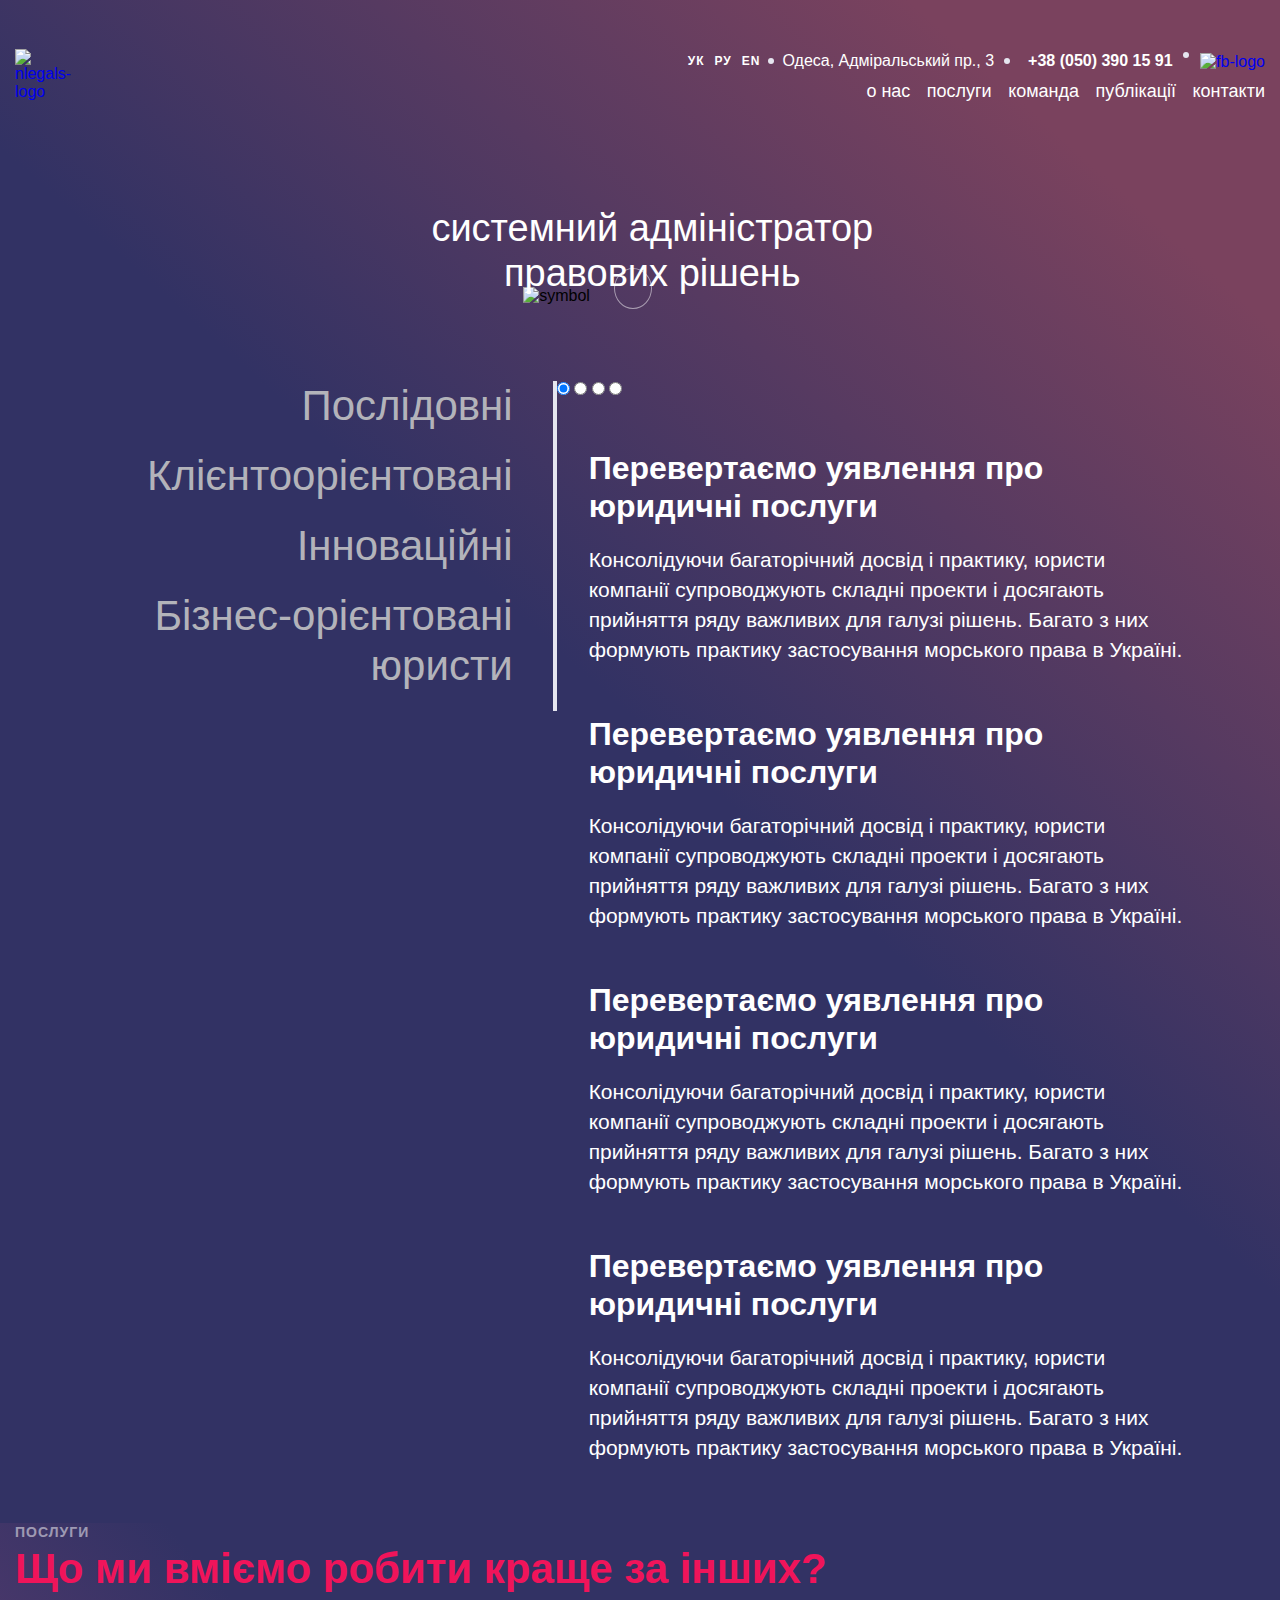
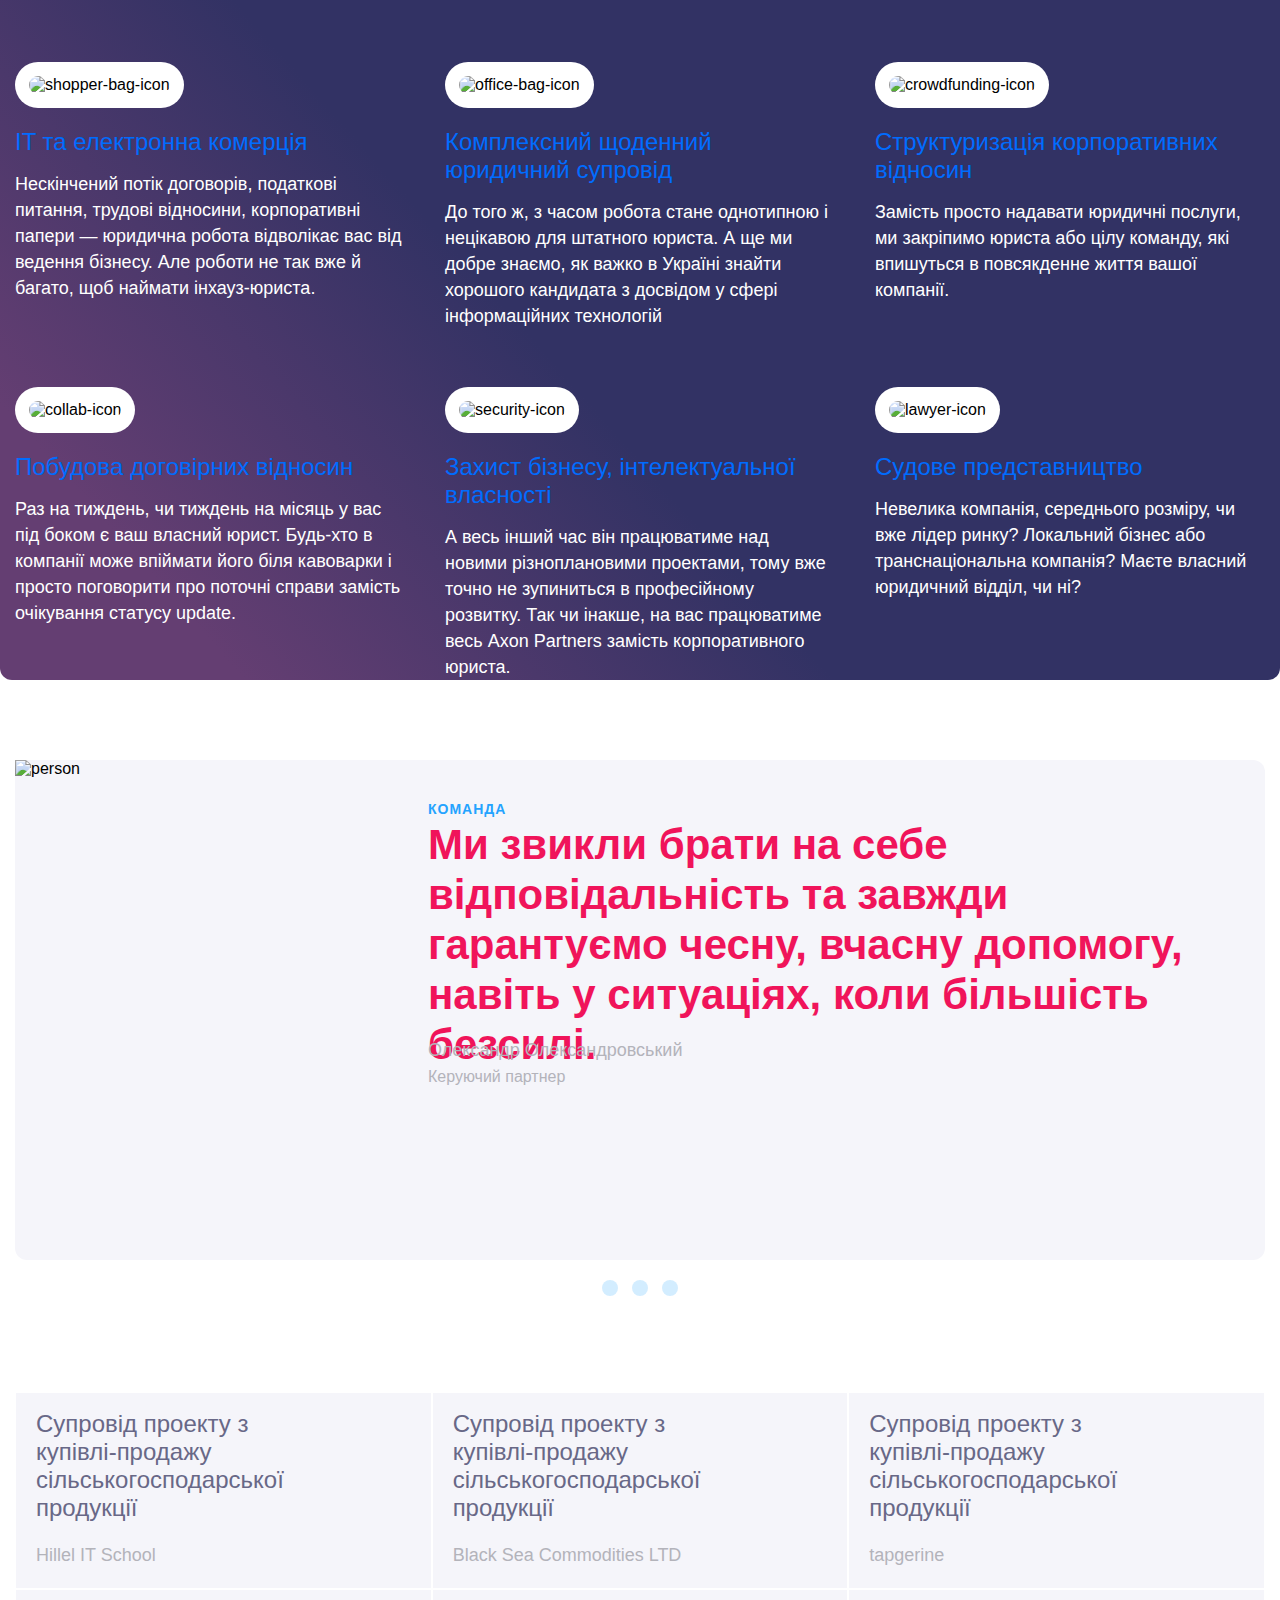
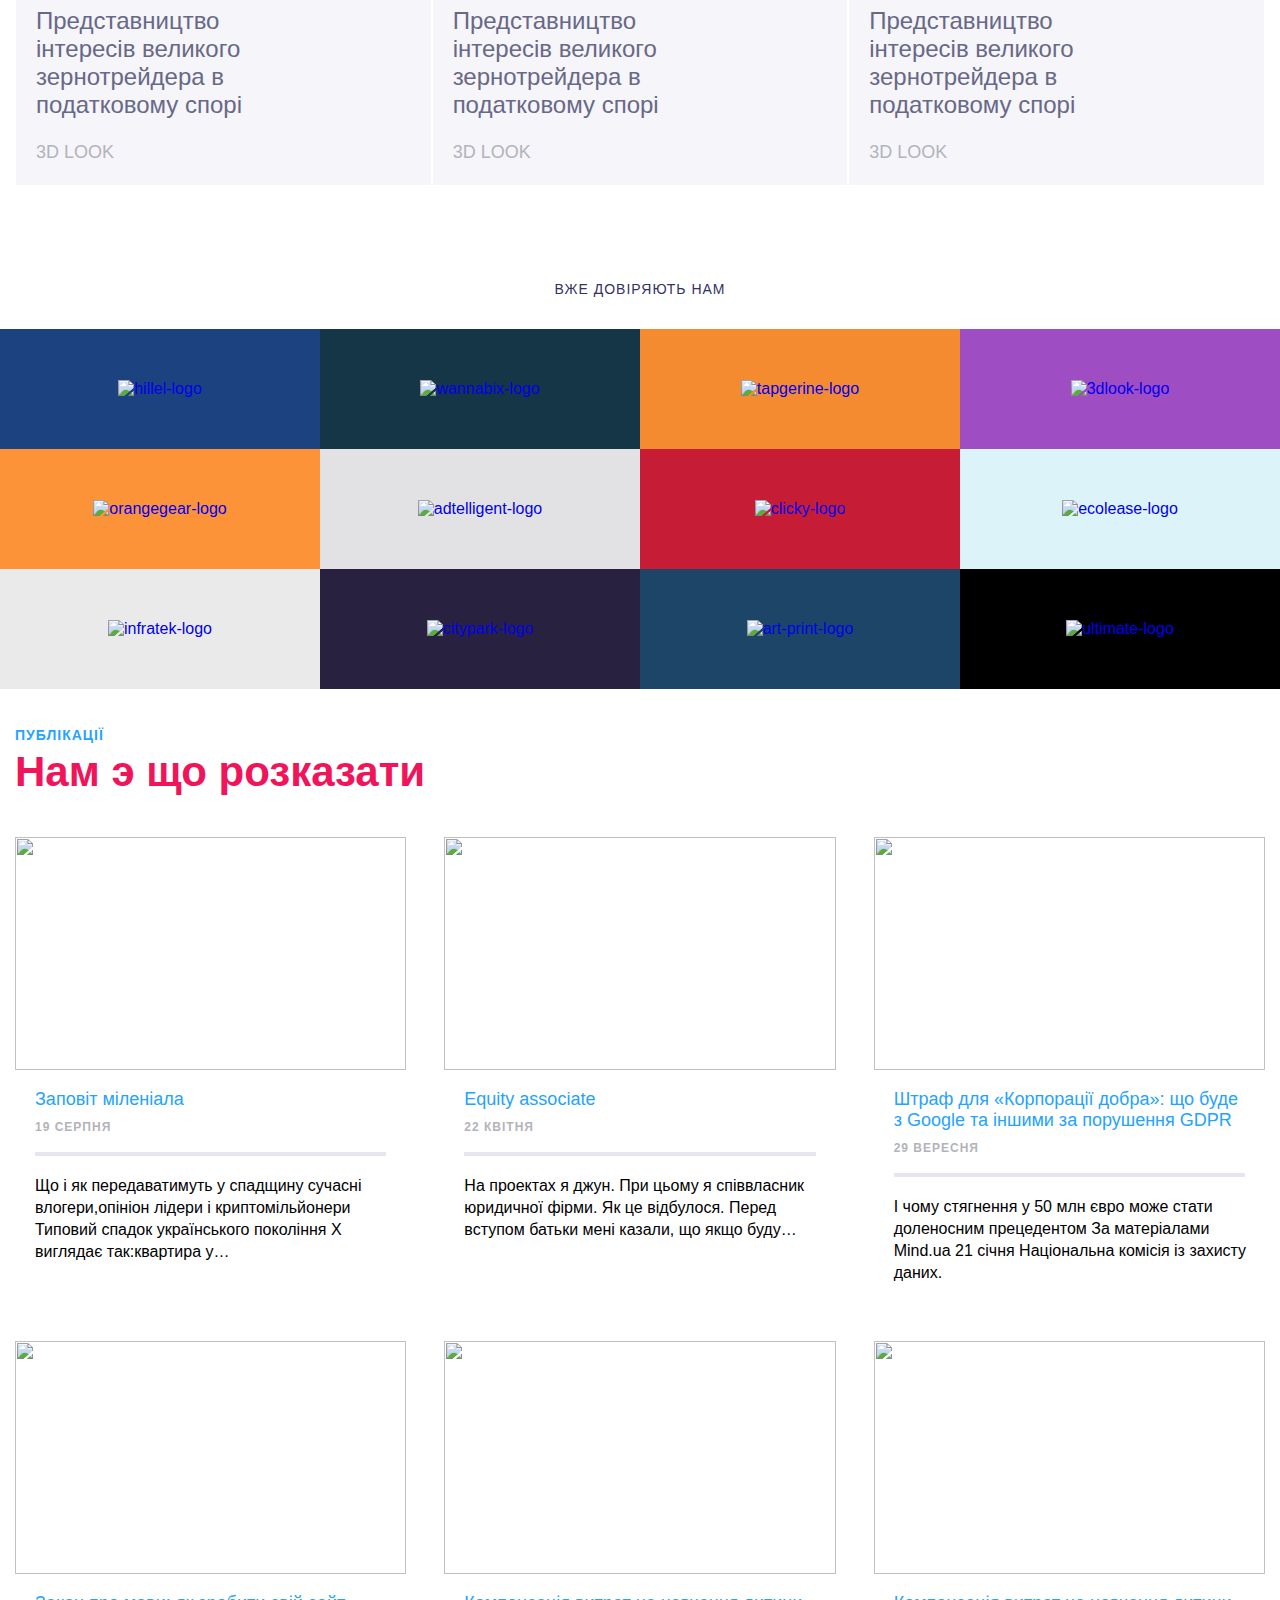
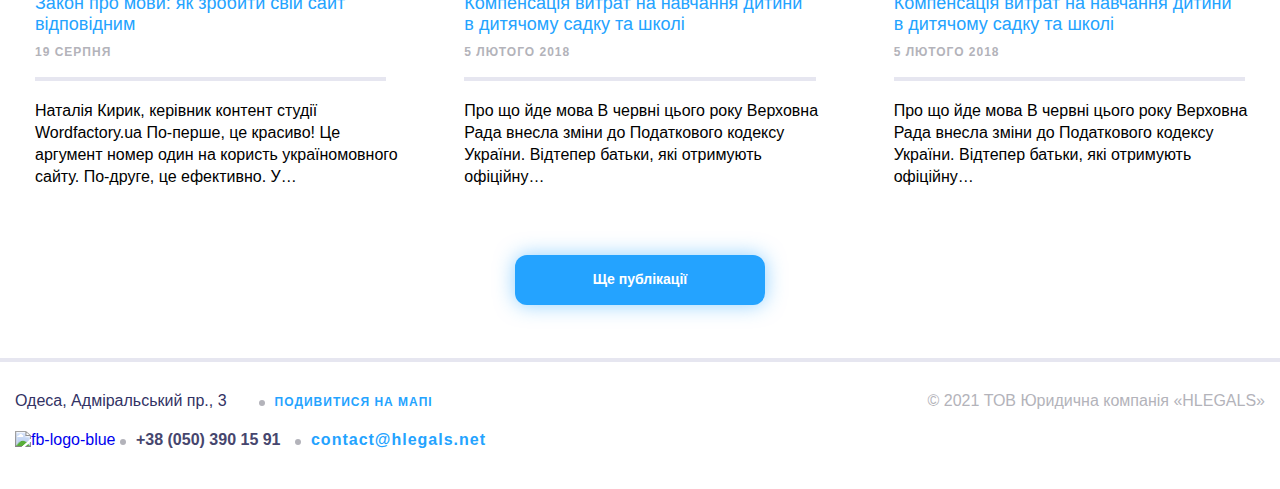
==== app/index.html @ 66a603d9 "three pages desktop done" ====
<!DOCTYPE html>
<html lang="EN">

<head>
    <meta charset="UTF-8">
    <meta name="viewport" content="width=device-width, initial-scale=1.0">
    <title>Document</title>
    <link rel="stylesheet" href="css/style.css">
</head>

<body class="body">
    <div class="bg-color">
        <header class="header container">


            <div class="logo">
                <a class="logo-ref" href="#">
                    <img src="img/logo-min.svg" width="" height="" alt="nlegals-logo">
                </a>
            </div>

            <div class="top-info">
                <div class="top-info__lang-switcher-wrap">
                    <ul class="lang-switcher ">
                        <li class="lang-switcher__item lang-switcher__item _active">
                            <a class="lang-switcher-ref lang-switcher-ref_white" href="#">ук</a>
                        </li>
                        <li class="lang-switcher__item">
                            <a class="lang-switcher-ref lang-switcher-ref_white" href="#">ру</a>
                        </li>
                        <li class="lang-switcher__item">
                            <a class="lang-switcher-ref lang-switcher-ref_white" href="#">en</a>
                        </li>
                    </ul>
                </div>

                <div class="top-info__address top-info__address_white">
                    <a href="#">Одеса, Адміральський пр., 3</a>
                </div>
                <div class="top-info__tel top-info__tel_white">
                    <a href="tel:+380503901591">+38 (050) 390 15 91</a>
                </div>

                <div class="top-info__fb-logo">
                    <a href="#">
                        <img src="img/fb-logo.svg" width="" height="" alt="fb-logo">
                    </a>
                </div>
            </div>

            <div class="main-menu">
                <nav>
                    <a class="main-menu__item main-menu__item_white" href="about.html">о нас</a>
                    <a class="main-menu__item main-menu__item_white" href="services.html">послуги</a>
                    <a class="main-menu__item main-menu__item_white" href="#">команда</a>
                    <a class="main-menu__item main-menu__item_white" href="#">публікації</a>
                    <a class="main-menu__item main-menu__item_white" href="#">контакти</a>
                </nav>
            </div>


        </header>
        <main>
            <section class="intro container">

                <div class="intro__img">
                    <img src="img/symbol.svg" width="" height="" alt="symbol">
                </div>
                <h1 class="intro__title">системний адміністратор правових рішень</h1>
                <div class="intro__scroll">
                    <a href="#services"></a>
                </div>
            </section>



            <section class="about">
                <div class="container">
                    <div class="about__group">
                        <h2 class="visually-hidden"></h2>
                        <ul class="group-list">
                            <li class="group-list__item">Послідовні</li>
                            <li class="group-list__item">Клієнтоорієнтовані</li>
                            <li class="group-list__item">Інноваційні</li>
                            <li class="group-list__item"> Бізнес-орієнтовані юристи</li>
                        </ul>


                            <div class="about__slider-wrapper">
                                <input type="radio" name="point" id="slide1" checked>
                                <input type="radio" name="point" id="slide2">
                                <input type="radio" name="point" id="slide3">
                                <input type="radio" name="point" id="slide4">
                                <div class="about__slider">
                                    <div class="slides slide1">
                                        <div class="text-wrap">
                                            <div class="text-wrap-inset">
                                                <h2 class="text-wrap__title">Перевертаємо уявлення про юридичні послуги</h2>
                                                <p class="text-wrap__info">Консолідуючи багаторічний досвід і практику, юристи
                                                    компанії супроводжують складні проекти і досягають прийняття ряду важливих для
                                                    галузі
                                                    рішень. Багато з них формують практику застосування морського права в Україні.</p>
                                            </div>
                                    </div>
                                    <div class="slides slide2">
                                        <div class="text-wrap">
                                            <div class="text-wrap-inset">
                                                <h2 class="text-wrap__title">Перевертаємо уявлення про юридичні послуги</h2>
                                                <p class="text-wrap__info">Консолідуючи багаторічний досвід і практику, юристи
                                                    компанії супроводжують складні проекти і досягають прийняття ряду важливих для
                                                    галузі
                                                    рішень. Багато з них формують практику застосування морського права в Україні.</p>
                                            </div>
                                    </div>
                                    <div class="slides slide3">
                                        <div class="text-wrap">
                                            <div class="text-wrap-inset">
                                                <h2 class="text-wrap__title">Перевертаємо уявлення про юридичні послуги</h2>
                                                <p class="text-wrap__info">Консолідуючи багаторічний досвід і практику, юристи
                                                    компанії супроводжують складні проекти і досягають прийняття ряду важливих для
                                                    галузі
                                                    рішень. Багато з них формують практику застосування морського права в Україні.</p>
                                            </div>
                                    </div>
                                    <div class="slides slide4">
                                        <div class="text-wrap">
                                            <div class="text-wrap-inset">
                                                <h2 class="text-wrap__title">Перевертаємо уявлення про юридичні послуги</h2>
                                                <p class="text-wrap__info">Консолідуючи багаторічний досвід і практику, юристи
                                                    компанії супроводжують складні проекти і досягають прийняття ряду важливих для
                                                    галузі
                                                    рішень. Багато з них формують практику застосування морського права в Україні.</p>
                                            </div>
                                    </div>
                                </div>
                                <div class="about__controls">
                                    <label for="slide1"></label>
                                    <label for="slide2"></label>
                                    <label for="slide3"></label>
                                    <label for="slide4"></label>
                                </div>
                            </div>
                        </div>
                    </div>
            </section>
    </div>

    <section class="advantage">
        <div class="container">
            <div class="advantage__services">
                <a name="services" href="services.html">послуги</a>
            </div>
            <h2 class="advantage__title title">Що ми вміємо робити краще за інших?</h2>
            <div class="advantage__group">
                <article class="group-item">
                    <img class="group-item__img" src="img/shopper-bag-icon.svg" width="64" height="64"
                        alt="shopper-bag-icon">
                    <a href="#">
                        <h3 class="group-item__title">IT та електронна комерція</h3>
                    </a>
                    <p class="group-item__text">Нескінчений потік договорів, податкові питання, трудові
                        відносини, корпоративні папери — юридична робота відволікає вас від ведення бізнесу. Але роботи
                        не так вже й багато, щоб наймати інхауз-юриста.</p>
                </article>
                <article class="group-item">
                    <img class="group-item__img" src="img/office-bag-icon.svg" width="64" height="64"
                        alt="office-bag-icon">
                    <a href="#">
                        <h3 class="group-item__title">Комплексний щоденний<br>юридичний супровід</h3>
                    </a>
                    <p class="group-item__text">До того ж, з часом робота стане однотипною і нецікавою для
                        штатного юриста. А ще ми добре знаємо, як важко в Україні знайти хорошого кандидата з досвідом у
                        сфері інформаційних технологій</p>
                </article>
                <article class="group-item"> <!--insert svg here, not img-->
                    <img class="group-item__img" src="img/crowdfunding-icon.svg" width="64" height="64"
                        alt="crowdfunding-icon">
                    <a href="#">
                        <h3 class="group-item__title">Структуризація корпоративних відносин</h3>
                    </a>
                    <p class="group-item__text">Замість просто надавати юридичні послуги, ми закріпимо юриста
                        або цілу команду, які впишуться в повсякденне життя вашої компанії.</p>
                </article>
                <article class="group-item">
                    <img class="group-item__img" src="img/collab-icon.svg" width="64" height="64" alt="collab-icon">
                    <a href="#">
                        <h3 class="group-item__title">Побудовa договірних відносин</h3>
                    </a>
                    <p class="group-item__text">Раз на тиждень, чи тиждень на місяць у вас під боком є ваш
                        власний юрист. Будь-хто в компанії може впіймати його біля кавоварки і просто поговорити про
                        поточні справи замість очікування статусу update.</p>
                </article>
                <article class="group-item">
                    <img class="group-item__img" src="img/security-icon.svg" width="64" height="64" alt="security-icon">
                    <a href="#">
                        <h3 class="group-item__title">Захист бізнесу, інтелектуальної власності</h3>
                    </a>
                    <p class="group-item__text">А весь інший час він працюватиме над новими різноплановими
                        проектами, тому вже точно не зупиниться в професійному розвитку. Так чи інакше, на вас
                        працюватиме весь Axon Partners замість корпоративного юриста.</p>
                </article>
                <article class="group-item">
                    <img class="group-item__img" src="img/lawyer-icon.svg" width="48" height="48" alt="lawyer-icon">
                    <a href="#">
                        <h3 class="group-item__title">Судове представництво</h3>
                    </a>
                    <p class="group-item__text">Невелика компанія, середнього розміру, чи вже лідер ринку?
                        Локальний бізнес або транснаціональна компанія? Маєте власний юридичний відділ, чи ні?</p>
                </article>
            </div>
        </div>


    </section>
    <section class="team">
        <div class="container">
            <article class="team-item">
                <h2 class="visually-hidden"></h2>
                <div class="team-item__img">
                    <img src="img/person.jpg" width="413" height="500" alt="person">
                </div>
                <div class="team-item__info-ref">
                    <a href="#">команда</a>
                </div>
                <div class="team-item__info-inset">
                    <p class="team-item__info-text title">Ми звикли брати на себе відповідальність та завжди
                        гарантуємо чесну, вчасну допомогу, навіть у ситуаціях, коли більшість безсилі.</p>
                </div>
                <div class="team-item__info-pos">
                    <p class="info-name">Олександр Олександровський</p>
                    <p class="info-position">Керуючий партнер</p>
                </div>
            </article>
            <div class="team__slider">
                <a href="">1</a>
                <a href="">2</a>
                <a href="">3</a>
            </div>
        </div>
    </section>


    <section class="partners container">
        <div class="partners__group">
            <article class="partners__group-item">
                <h3 class="visually-hidden"></h3>
                <div class="partners__group-text-inset">
                    <p class="partners__group-text">Супровід проекту з купівлі-продажу сільськогосподарської
                        продукції</p>
                    <p class="partners__group-company">Hillel IT School</p>
                </div>
            </article>
            <article class="partners__group-item">
                <h3 class="visually-hidden"></h3>
                <div class="partners__group-text-inset">
                    <p class="partners__group-text">Супровід проекту з купівлі-продажу сільськогосподарської
                        продукції</p>
                    <p class="partners__group-company">Black Sea Commodities LTD</p>
                </div>
            </article>
            <article class="partners__group-item">
                <h3 class="visually-hidden"></h3>
                <div class="partners__group-text-inset">
                    <p class="partners__group-text">Супровід проекту з купівлі-продажу сільськогосподарської
                        продукції</p>
                    <p class="partners__group-company">tapgerine</p>
                </div>
            </article>
            <article class="partners__group-item">
                <h3 class="visually-hidden"></h3>
                <div class="partners__group-text-inset">
                    <p class="partners__group-text">Представництво інтересів великого зернотрейдера в податковому
                        спорі</p>
                    <p class="partners__group-company group-company_uppercase">3d look</p>
                </div>
            </article>
            <article class="partners__group-item">
                <h3 class="visually-hidden"></h3>
                <div class="partners__group-text-inset">
                    <p class="partners__group-text">Представництво інтересів великого зернотрейдера в податковому
                        спорі</p>
                    <p class="partners__group-company group-company_uppercase">3d look</p>
                </div>
            </article>
            <article class="partners__group-item">
                <h3 class="visually-hidden"></h3>
                <div class="partners__group-text-inset">
                    <p class="partners__group-text">Представництво інтересів великого зернотрейдера в податковому
                        спорі</p>
                    <p class="partners__group-company group-company_uppercase">3d look</p>
                </div>
            </article>
        </div>
    </section>

    <section class="companies">
        <div class="container_lg">
            <h3 class="companies__title">Вже довіряють нам</h3>
            <ul class="companies__list">
                <li class="companies__list-item list-item_blue">
                    <div class="companies__list-ref">
                        <a href="#">
                            <img class="companies__list-img" src="img/hillel-logo.svg" width="217" height="48"
                                alt="hillel-logo">
                        </a>
                    </div>
                </li>
                <li class="companies__list-item list-item_dark">
                    <div class="companies__list-ref">
                        <a href="#">
                            <img class="companies__list-img" src="img/wanna-biz-logo.svg" width="199" height="32"
                                alt="wannabix-logo">
                        </a>
                    </div>
                </li>
                <li class="companies__list-item list-item_orange">
                    <div class="companies__list-ref">
                        <a href="#">
                            <img class="companies__list-img" src="img/tapgerine-logo.svg" width="179" height="44"
                                alt="tapgerine-logo">
                        </a>
                    </div>
                </li>
                <li class="companies__list-item list-item_violet">
                    <div class="companies__list-ref">
                        <a href="#">
                            <img class="companies__list-img" src="img/3dlook-logo.svg" width="180" height="42"
                                alt="3dlook-logo">
                        </a>
                    </div>
                </li>
                <li class="companies__list-item list-item_orange2">
                    <div class="companies__list-ref">
                        <a href="#">
                            <img class="companies__list-img" src="img/orangegear-logo.svg" width="174" height="44"
                                alt="orangegear-logo">
                        </a>
                    </div>
                </li>
                <li class="companies__list-item list-item_gray">
                    <div class="companies__list-ref">
                        <a href="#">
                            <img class="companies__list-img" src="img/adtelligent-logo.svg" width="187" height="48"
                                alt="adtelligent-logo">
                        </a>
                    </div>
                </li>
                <li class="companies__list-item list-item_red">
                    <div class="companies__list-ref">
                        <a href="#">
                            <img class="companies__list-img" src="img/clicky-logo.svg" width="138" height="61"
                                alt="clicky-logo">
                        </a>
                    </div>
                </li>
                <li class="companies__list-item list-item_lightblue">
                    <div class="companies__list-ref">
                        <a href="#">
                            <img class="companies__list-img" src="img/ecolease-logo.svg" width="146" height="76"
                                alt="ecolease-logo">
                        </a>
                    </div>
                </li>
                <li class="companies__list-item list-item_grey2">
                    <div class="companies__list-ref">
                        <a href="#">
                            <img class="companies__list-img" src="img/infratek-logo.svg" width="182" height="60"
                                alt="infratek-logo">
                        </a>
                    </div>
                </li>
                <li class="companies__list-item list-item_darkviolet">
                    <div class="companies__list-ref">
                        <a href="#">
                            <img class="companies__list-img" src="img/citypark-logo.svg" width="181" height="38"
                                alt="citypark-logo">
                        </a>
                    </div>
                </li>
                <li class="companies__list-item list-item_darkblue">
                    <div class="companies__list-ref">
                        <a href="#">
                            <img class="companies__list-img" src="img/art-print-logo.svg" width="189" height="46"
                                alt="art-print-logo">
                        </a>
                    </div>
                </li>
                <li class="companies__list-item list-item_black">
                    <div class="companies__list-ref">
                        <a href="#">
                            <img class="companies__list-img" src="img/ultimate-logo.svg" width="152" height="95"
                                alt="ultimate-logo">
                        </a>
                    </div>
                </li>
            </ul>
        </div>
    </section>
    <section class="storytell">
        <div class="container">
            <a class="storytell__ref" href="#">Публікації</a>
            <h2 class="storytell__title title">Нам э що розказати</h2>
            <div class="storytell__group">
                <article class="group-item">
                    <a href="#">
                        <img class="group-item__img" src="img/article-img-01.jpg">
                    </a>
                    <div class="group-item__wrap">
                        <a href="#">
                            <h3 class="group-item__title">Заповіт міленіала</h3>
                        </a>
                        <p class="group-item__date">19 серпня</p>
                        <div class="group-item__text-inset">
                            <p class="group-item__text">Що і як передаватимуть у спадщину сучасні влогери,опініон лідери
                                і криптомільйонери Типовий спадок українського покоління Х виглядає так:квартира у…</p>
                        </div>
                    </div>
                </article>
                <article class="group-item">
                    <a href="#">
                        <img class="group-item__img" src="img/article-img-02.jpg">
                    </a>
                    <div class="group-item__wrap">
                        <a href="#">
                            <h3 class="group-item__title">Equity associate</h3>
                        </a>
                        <p class="group-item__date">22 квітня</p>
                        <div class="group-item__text-inset">
                            <p class="group-item__text">На проектах я джун. При цьому я співвласник юридичної фірми. Як
                                це відбулося. Перед вступом батьки мені казали, що якщо буду…</p>
                        </div>
                    </div>
                </article>
                <article class="group-item">
                    <a href="#">
                        <img class="group-item__img" src="img/article-img-03.jpg">
                    </a>
                    <div class="group-item__wrap">
                        <a href="#">
                            <h3 class="group-item__title">Штраф для «Корпорації добра»: що буде з Google та іншими за
                                порушення GDPR</h3>
                        </a>
                        <p class="group-item__date">29 вересня</p>
                        <div class="group-item__text-inset">
                            <p class="group-item__text">І чому стягнення у 50 млн євро може стати доленосним прецедентом
                                За матеріалами Mind.ua 21 січня Національна комісія із захисту даних.</p>
                        </div>
                    </div>
                </article>
                <article class="group-item">
                    <a href="#">
                        <img class="group-item__img" src="img/article-img-04.jpg">
                    </a>
                    <div class="group-item__wrap">
                        <a href="#">
                            <h3 class="group-item__title">Закон про мови: як зробити свій сайт відповідним</h3>
                        </a>
                        <p class="group-item__date">19 серпня</p>
                        <div class="group-item__text-inset">
                            <p class="group-item__text">Наталія Кирик, керівник контент студії Wordfactory.ua По-перше,
                                це красиво! Це аргумент номер один на користь україномовного сайту. По-друге, це
                                ефективно. У…</p>
                        </div>
                    </div>
                </article>
                <article class="group-item">
                    <a href="#">
                        <img class="group-item__img" src="img/article-img-05.jpg">
                    </a>
                    <div class="group-item__wrap">
                        <a href="#">
                            <h3 class="group-item__title">Компенсація витрат на навчання дитини в дитячому садку та
                                школі</h3>
                        </a>
                        <p class="group-item__date">5 Лютого 2018</p>
                        <div class="group-item__text-inset">
                            <p class="group-item__text">Про що йде мова В червні цього року Верховна Рада внесла зміни
                                до Податкового кодексу України. Відтепер батьки, які отримують офіційну…</p>
                        </div>
                    </div>
                </article>
                <article class="group-item">
                    <a href="#">
                        <img class="group-item__img" src="img/article-img-05.jpg">
                    </a>
                    <div class="group-item__wrap">
                        <a href="#">
                            <h3 class="group-item__title">Компенсація витрат на навчання дитини в дитячому садку та
                                школі</h3>
                        </a>
                        <p class="group-item__date">5 Лютого 2018</p>
                        <div class="group-item__text-inset">
                            <p class="group-item__text">Про що йде мова В червні цього року Верховна Рада внесла зміни
                                до Податкового кодексу України. Відтепер батьки, які отримують офіційну…</p>
                        </div>
                    </div>
                </article>
            </div>
            <!--тут нормально не работает сетка-->
            <div class="storytell__btn-wrap">
                <button class="storytell__btn" type="button">Ще публікації</button>
            </div>
        </div>
    </section>
    </main>
    <footer class="footer">
        <div class="container">
            <div class="footer-wrap">
                <div class="footer-left">
                    <div class="footer-left__address">
                        <p class="footer-left__text footer_text">Одеса, Адміральський пр., 3</p>
                        <span>
                            <a class="footer-left__map" href="#">Подивитися на мапі</a>
                        </span>
                    </div>
                    <div class="footer-left__contact">
                        <a class="footer-left__logo" href="#">
                            <img src="img/fb-logo-blue.svg" width="" height="" alt="fb-logo-blue">
                        </a>
                        <span class="footer-left__ref-position">
                            <a class="footer-left__tel footer_text" href="tel:+380503901591">+38 (050) 390 15 91</a>
                        </span>
                        <span class="footer-left__ref-position">
                            <a class="footer-left__mail footer_ref"
                                href="mailto:contact@hlegals.net">contact@hlegals.net</a>
                        </span>
                    </div>
                </div>
                <div class="footer-right">
                    <p class="footer-right__text">© 2021 ТОВ Юридична компанія «HLEGALS»</p>
                </div>
            </div>
        </div>


    </footer>





</body>
---- app/css/style.css ----
@charset "UTF-8";
@font-face {
  font-family: "TT Norms";
  src: url("../fonts/ttnorms-bold-webfont.woff2") format("woff2"), url("../fonts/ttnorms-bold-webfont.woff") format("woff");
  font-weight: 700;
  font-style: normal;
}

@font-face {
  font-family: "TT Norms";
  src: url("../fonts/ttnorms-light-webfont.woff2") format("woff2"), url("../fonts/ttnorms-light-webfont.woff") format("woff");
  font-weight: 300;
  font-style: normal;
}

@font-face {
  font-family: "TT Norms";
  src: url("../fonts/ttnorms-medium-webfont.woff2") format("woff2"), url("../fonts/ttnorms-medium-webfont.woff") format("woff");
  font-weight: 500;
  font-style: normal;
}

@font-face {
  font-family: "TT Norms";
  src: url("../fonts/ttnorms-regular-webfont.woff2") format("woff2"), url("../fonts/ttnorms-regular-webfont.woff") format("woff");
  font-weight: 400;
  font-style: normal;
}

* {
  -webkit-box-sizing: border-box;
          box-sizing: border-box;
  margin: 0;
}

.body {
  font-family: "TT Norms", "Arial", sans-serif;
  font-style: normal;
  font-weight: 400;
  overflow-x: hidden;
}

.visually-hidden {
  position: absolute;
  width: 1px;
  height: 1px;
  margin: -1px;
  border: 0;
  padding: 0;
  clip: rect(0 0 0 0);
  overflow: hidden;
}

.img-responsive {
  max-width: 100%;
  height: auto;
}

.container {
  max-width: 1350px;
  min-width: 345px;
  margin: 0 auto;
  padding: 0 15px;
}

.container_lg {
  max-width: 1440px;
  min-width: 375px;
  margin: 0 auto;
}

a {
  text-decoration: none;
}

a:hover {
  text-decoration: none;
}

/*-------------*/
.title {
  font-weight: 700;
  font-size: 42px;
  line-height: 50px;
  color: #f0145a;
}

.bg-color {
  background: linear-gradient(42.01deg, #323264 14.33%, #323264 51.39%, #7A425E 87.53%);
}

.header {
  padding-top: 49px;
  padding-bottom: 63px;
  display: grid;
  grid-template-rows: auto auto;
  grid-template-columns: -webkit-min-content auto;
  grid-template-columns: min-content auto;
  grid-template-areas: "logo info" "logo nav";
}

.header .logo {
  grid-area: logo;
}

.header .top-info {
  grid-area: info;
  display: -webkit-box;
  display: -ms-flexbox;
  display: flex;
  -webkit-box-align: center;
      -ms-flex-align: center;
          align-items: center;
  -webkit-box-pack: end;
      -ms-flex-pack: end;
          justify-content: flex-end;
}

.header .top-info a:not(.lang-switcher-ref):not(.main-menu__item)::before {
  content: "";
  width: 6px;
  height: 6px;
  border-radius: 50%;
  background-color: #E6E6F0;
  display: inline-block;
}

.header .top-info .lang-switcher {
  list-style: none;
  display: -webkit-inline-box;
  display: -ms-inline-flexbox;
  display: inline-flex;
  margin-right: 8px;
}

.header .top-info .lang-switcher .lang-switcher-ref {
  text-transform: uppercase;
  font-weight: 700;
  font-size: 12px;
  line-height: 14px;
  text-align: center;
  letter-spacing: 1px;
  margin-left: 10px;
}

.header .top-info .lang-switcher .lang-switcher-ref:active {
  background-color: #f0145a;
  color: #ffffff;
  padding: 5px;
  border-radius: 8px;
}

.header .top-info .lang-switcher .lang-switcher-ref_white {
  color: #ffffff;
}

.header .top-info__address {
  margin-right: 10px;
}

.header .top-info__address a {
  font-size: 16px;
  line-height: 19px;
}

.header .top-info__address a::before {
  vertical-align: 2px;
  margin-right: 8px;
}

.header .top-info__address_white a {
  color: #ffffff;
}

.header .top-info__tel a {
  padding-bottom: 4px;
  padding-right: 10px;
  font-weight: 700;
  font-size: 16px;
  line-height: 19px;
}

.header .top-info__tel a::before {
  vertical-align: 2px;
  margin-right: 18px;
}

.header .top-info__tel_white a {
  color: #ffffff;
}

.header .top-info__fb-logo {
  padding-top: 3px;
}

.header .top-info__fb-logo a::before {
  vertical-align: 9px;
  margin-right: 7px;
}

.header .main-menu {
  grid-area: nav;
  display: -webkit-box;
  display: -ms-flexbox;
  display: flex;
  -webkit-box-align: center;
      -ms-flex-align: center;
          align-items: center;
  -webkit-box-pack: end;
      -ms-flex-pack: end;
          justify-content: flex-end;
  padding-top: 10px;
}

.header .main-menu__item {
  font-weight: 500;
  font-size: 18px;
  line-height: 21px;
  text-align: right;
  padding-left: 12px;
  padding-top: 2px;
}

.header .main-menu__item_white {
  color: #ffffff;
}

.header .main-menu a:hover {
  color: #f0145a;
  text-decoration: underline;
}

@media (max-width: 375px) {
  .header {
    grid-template-rows: auto auto;
    grid-template-columns: -webkit-min-content auto;
    grid-template-columns: min-content auto;
    grid-template-areas: "info info" "logo nav";
  }
}

.intro {
  display: -webkit-box;
  display: -ms-flexbox;
  display: flex;
  -webkit-box-orient: vertical;
  -webkit-box-direction: normal;
      -ms-flex-direction: column;
          flex-direction: column;
  -webkit-box-align: center;
      -ms-flex-align: center;
          align-items: center;
  background-image: url(/img/bg-frame.svg);
  background-repeat: no-repeat;
  background-position: center center;
  background-size: contain;
  position: relative;
}

.intro__title {
  width: 511px;
  text-align: center;
  font-weight: 500;
  font-size: 38px;
  line-height: 45px;
  text-align: center;
  color: #ffffff;
  position: absolute;
  top: 29%;
  left: 31%;
}

.intro__img {
  padding-top: 122px;
  margin-right: 167px;
}

.intro__scroll {
  position: absolute;
  bottom: 6%;
  left: 48%;
}

.intro__scroll a {
  content: "";
  background-image: url(../../img/scroll-down.svg);
  width: 18px;
  height: 9px;
  background-repeat: no-repeat;
  background-position: center center;
  padding: 10px 18px 12px;
  border: 1px solid #FFFFFF;
  opacity: 0.5;
  border-radius: 50%;
}

@media (max-width: 375px) {
  .intro {
    background: none;
  }
  .intro__title {
    width: 370px;
    left: 0;
  }
}

.about {
  padding: 76px 0 60px;
}

.about__group {
  display: -webkit-box;
  display: -ms-flexbox;
  display: flex;
  -ms-flex-wrap: wrap;
      flex-wrap: wrap;
}

.about .group-list {
  width: 43.33%;
  text-align: right;
  color: #B3B3BA;
  padding: 0;
}

.about .group-list__item {
  cursor: pointer;
  list-style: none;
  font-size: 42px;
  font-weight: 500;
  line-height: 50px;
  padding-right: 40px;
  padding-bottom: 20px;
  border-right: 4px solid #E6E6F0;
}

.about .group-list__item:active {
  border-color: #f0145a;
  color: #f0145a;
}

.about .text-wrap {
  width: 56.33%;
  padding-left: 32px;
}

.about .text-wrap .text-wrap-inset {
  width: 600px;
}

.about .text-wrap__title {
  font-size: 32px;
  line-height: 38px;
  color: #ffffff;
  padding-bottom: 20px;
  padding-top: 50px;
}

.about .text-wrap__info {
  font-size: 21px;
  line-height: 30px;
  color: #ffffff;
}

@media (max-width: 375px) {
  /*тут жопа вообще*/
  .about .controls {
    left: 50%;
    margin-left: -98px;
    position: absolute;
  }
  .about label {
    cursor: pointer;
    height: 8px;
    width: 8px;
    border-radius: 50%;
    display: inline-block;
    margin: 25px 12px 0 16px;
    position: relative;
  }
  .about label:after {
    border: 2px solid #ddd;
    content: " ";
    display: block;
    height: 12px;
    left: -4px;
    position: absolute;
    top: -4px;
    width: 12px;
    border-radius: 50%;
  }
  .about__slider-wrapper {
    height: 285px;
    margin: 40px auto 45px;
    position: relative;
    width: 375px;
  }
  .about__slider-wrapper > input {
    display: none;
  }
  .about__slider-wrapper .about__slider-wrapper label:hover,
  .about__slider-wrapper #slide1:checked ~ .controls label:nth-of-type(1),
  .about__slider-wrapper #slide2:checked ~ .controls label:nth-of-type(2),
  .about__slider-wrapper #slide3:checked ~ .controls label:nth-of-type(3),
  .about__slider-wrapper #slide4:checked ~ .controls label:nth-of-type(4),
  .about__slider-wrapper #slide5:checked ~ .controls label:nth-of-type(5) {
    background: #ddd;
  }
  .about__slider {
    height: inherit;
    overflow: hidden;
    position: relative;
    width: inherit;
  }
  .about__slider .slides {
    height: inherit;
    position: absolute;
    width: inherit;
  }
  .group-list {
    display: -webkit-box;
    display: -ms-flexbox;
    display: flex;
    -webkit-box-orient: horizontal;
    -webkit-box-direction: normal;
        -ms-flex-direction: row;
            flex-direction: row;
    color: #f0145a;
  }
  .group-list__item {
    font-size: 14px;
    border-right: none;
    text-transform: uppercase;
    display: none;
  }
  .group-list__item:active {
    display: inline-block;
    vertical-align: top;
  }
  .text-wrap .text-wrap-inset {
    width: 335px;
  }
  .text-wrap__title {
    font-size: 22px;
    line-height: 26px;
  }
  .text-wrap__info {
    font-size: 18px;
    line-height: 26px;
  }
}

.advantage {
  background: linear-gradient(228.57deg, #323264 11.93%, #323264 57.17%, #643E72 87.46%);
  border-radius: 0px 0px 12px 12px;
}

.advantage__services a {
  text-transform: uppercase;
  font-weight: 700;
  font-size: 14px;
  line-height: 17px;
  letter-spacing: 1px;
  text-transform: uppercase;
  color: #FFFFFF;
  opacity: 0.5;
}

.advantage__services a::after {
  content: "";
  width: 12px;
  height: 12px;
  background-image: url(../../img/link-arrow.svg);
  background-repeat: no-repeat;
  background-position: center;
  display: -webkit-inline-box;
  display: -ms-inline-flexbox;
  display: inline-flex;
  padding-right: 5px;
}

.advantage__title {
  padding: 3px 0 10px;
}

.advantage__group {
  display: -webkit-box;
  display: -ms-flexbox;
  display: flex;
  margin: 0 -20px;
  -ms-flex-wrap: wrap;
      flex-wrap: wrap;
}

.advantage__group .group-item {
  width: 33.333%;
  padding: 0 20px;
  margin-top: 58px;
}

.advantage__group .group-item__img {
  padding: 14px;
  background-color: #ffffff;
  width: 92px;
  height: 92px;
  border-radius: 24px;
  vertical-align: middle;
}

.advantage__group .group-item__img:last-child {
  padding: 21px;
}

.advantage__group .group-item__title {
  font-weight: 500;
  font-size: 24px;
  line-height: 28px;
  color: #006cff;
  padding: 20px 0 15px;
}

.advantage__group .group-item__text {
  font-size: 18px;
  line-height: 26px;
  color: #ffffff;
}

.team {
  padding: 80px 0 96px;
  background-image: url(../../img/card-shadow.jpg);
  background-repeat: no-repeat;
  background-position: top center;
  background-size: contain;
}

.team .team-item {
  display: grid;
  grid-template-rows: 60px 200px auto;
  grid-template-columns: 413px 1fr;
  grid-template-areas: "img ref" "img text" "img pos";
  background-color: #f5f5fa;
  border-radius: 12px;
}

.team .team-item__img {
  grid-area: img;
}

.team .team-item__img {
  height: 500px;
  width: 100%;
  -o-object-fit: contain;
     object-fit: contain;
}

.team .team-item__info-ref {
  grid-area: ref;
  padding-top: 40px;
}

.team .team-item__info-ref a {
  font-weight: 700;
  font-size: 14px;
  line-height: 17px;
  letter-spacing: 1px;
  text-transform: uppercase;
  color: #24a3ff;
}

.team .team-item__info-ref a::after {
  content: "";
  width: 12px;
  height: 12px;
  background-image: url(../../img/link-arrow-blue.svg);
  color: #24a3ff;
  background-repeat: no-repeat;
  background-position: center;
  display: -webkit-inline-box;
  display: -ms-inline-flexbox;
  display: inline-flex;
  vertical-align: -1px;
  padding-right: 5px;
}

.team .team-item__info-ref a:hover {
  color: #f0145a;
}

.team .team-item__info-inset {
  width: 827px;
  grid-area: text;
}

.team .team-item__info-pos {
  grid-area: pos;
  padding-top: 20px;
}

.team .team-item .info-name {
  font-weight: 500;
  font-size: 18px;
  line-height: 21px;
  color: #b3b3ba;
  padding-bottom: 5px;
}

.team .team-item .info-position {
  font-size: 16px;
  line-height: 22px;
  color: #b3b3ba;
  padding-bottom: 20px;
}

.team__slider {
  padding-top: 20px;
  display: -webkit-box;
  display: -ms-flexbox;
  display: flex;
  -webkit-box-pack: center;
      -ms-flex-pack: center;
          justify-content: center;
}

.team__slider a {
  margin: 0 7px;
  font-size: 0;
  background-color: #24a3ff;
  opacity: 0.2;
  height: 16px;
  width: 16px;
  border-radius: 50%;
}

.team__slider a:active {
  opacity: 1;
}

.partners {
  padding-bottom: 95px;
}

.partners__group {
  display: -webkit-box;
  display: -ms-flexbox;
  display: flex;
  -ms-flex-wrap: wrap;
      flex-wrap: wrap;
}

.partners__group-item {
  width: 33.33%;
  padding: 17px 20px 20px 20px;
  background-color: #f5f5fa;
  border: 1px solid white;
}

.partners__group-text-inset {
  width: 260px;
}

.partners__group-text {
  font-size: 24px;
  font-weight: 500;
  line-height: 28px;
  display: -webkit-box;
  display: -ms-flexbox;
  display: flex;
  -webkit-box-align: end;
      -ms-flex-align: end;
          align-items: flex-end;
  color: #686887;
  padding-bottom: 20px;
}

.partners__group-company {
  font-size: 18px;
  font-weight: 500;
  line-height: 26px;
  color: #b3b3ba;
}

.partners .group-company_uppercase {
  text-transform: uppercase;
}

.companies {
  background-color: #ffffff;
}

.companies__title {
  font-weight: 500;
  font-size: 14px;
  line-height: 16px;
  letter-spacing: 1px;
  text-transform: uppercase;
  color: #323264;
  padding-bottom: 32px;
  text-align: center;
}

.companies__list {
  height: 360px;
  display: grid;
  grid-template-rows: repeat(3, 33.33%);
  grid-template-columns: repeat(4, 25%);
  grid-gap: 0;
  list-style: none;
  padding: 0;
}

.companies__list-item {
  display: -webkit-box;
  display: -ms-flexbox;
  display: flex;
  -webkit-box-pack: center;
      -ms-flex-pack: center;
          justify-content: center;
  -webkit-box-align: center;
      -ms-flex-align: center;
          align-items: center;
}

.companies .list-item_blue {
  background-color: #1C4280;
}

.companies .list-item_dark {
  background-color: #143646;
}

.companies .list-item_orange {
  background-color: #F48B30;
}

.companies .list-item_violet {
  background-color: #9E4DC3;
}

.companies .list-item_orange2 {
  background-color: #FD9339;
}

.companies .list-item_gray {
  background-color: #E2E2E4;
}

.companies .list-item_red {
  background-color: #C71C36;
}

.companies .list-item_lightblue {
  background-color: #DCF3F9;
}

.companies .list-item_grey2 {
  background-color: #EAEAEA;
}

.companies .list-item_darkviolet {
  background-color: #282240;
}

.companies .list-item_darkblue {
  background-color: #1D4568;
}

.companies .list-item_black {
  background-color: #000000;
}

.companies__list-ref {
  padding: 10px;
}

.storytell {
  padding: 37px 0 53px;
  border-bottom: 4px solid #e6e6f0;
}

.storytell__ref {
  font-weight: bold;
  font-size: 14px;
  line-height: 17px;
  letter-spacing: 1px;
  text-transform: uppercase;
  color: #24a3ff;
  text-decoration: none;
}

.storytell__ref::after {
  content: "";
  width: 12px;
  height: 12px;
  background-image: url(../../img/link-arrow-blue.svg);
  color: #24a3ff;
  background-repeat: no-repeat;
  background-position: center;
  display: -webkit-inline-box;
  display: -ms-inline-flexbox;
  display: inline-flex;
  vertical-align: -1px;
  padding-right: 5px;
}

.storytell__ref:hover {
  color: #f0145a;
}

.storytell__title {
  padding-top: 3px;
  padding-bottom: 40px;
}

.storytell__group {
  display: -webkit-box;
  display: -ms-flexbox;
  display: flex;
  -ms-flex-wrap: wrap;
      flex-wrap: wrap;
  margin: 0 -19px;
}

.storytell__group .group-item {
  width: 33.333%;
  padding: 0 19px 42px;
}

.storytell__group .group-item a {
  font-size: 0;
}

.storytell__group .group-item__img {
  width: 100%;
  height: 233px;
  -o-object-fit: contain;
     object-fit: contain;
}

.storytell__group .group-item__wrap {
  padding: 15px 20px;
}

.storytell__group .group-item__title {
  font-weight: 500;
  font-size: 18px;
  line-height: 21px;
  color: #24a3ff;
}

.storytell__group .group-item__date {
  font-weight: 700;
  font-size: 12px;
  line-height: 14px;
  letter-spacing: 1px;
  text-transform: uppercase;
  color: #b3b3ba;
  padding-bottom: 18px;
  border-bottom: 4px solid #e6e6f0;
  padding-top: 10px;
}

.storytell__group .group-item__text-inset {
  width: 375px;
}

.storytell__group .group-item__text {
  font-weight: 500;
  padding-top: 19px;
  font-size: 16px;
  line-height: 22px;
  color: #000000;
}

.storytell__btn-wrap {
  display: -webkit-box;
  display: -ms-flexbox;
  display: flex;
  -webkit-box-pack: center;
      -ms-flex-pack: center;
          justify-content: center;
  margin-top: 10px;
}

.storytell__btn {
  cursor: pointer;
  background: #24A3FF;
  -webkit-box-shadow: 0px 0px 20px rgba(36, 163, 255, 0.5);
          box-shadow: 0px 0px 20px rgba(36, 163, 255, 0.5);
  border-style: none;
  border-radius: 12px;
  padding: 16px 78px 17px;
  font-weight: bold;
  font-size: 14px;
  line-height: 17px;
  text-align: center;
  color: #ffffff;
}

.footer {
  padding: 29px 0 40px;
  background-color: #ffffff;
}

.footer .footer-wrap {
  display: -webkit-box;
  display: -ms-flexbox;
  display: flex;
  -webkit-box-pack: justify;
      -ms-flex-pack: justify;
          justify-content: space-between;
}

.footer .footer-wrap .footer-left {
  -ms-flex-item-align: start;
      align-self: flex-start;
  display: -webkit-box;
  display: -ms-flexbox;
  display: flex;
  -webkit-box-orient: vertical;
  -webkit-box-direction: normal;
      -ms-flex-direction: column;
          flex-direction: column;
  width: 41.67%;
}

.footer .footer-wrap .footer-left a:not(.footer-left__logo):before {
  content: "";
  width: 6px;
  height: 6px;
  border-radius: 50%;
  background-color: #B3B3BA;
  display: inline-block;
  margin-right: 10px;
}

.footer .footer-wrap .footer-left__contact {
  margin-top: 20px;
}

.footer .footer-wrap .footer-left__text {
  padding-right: 32px;
}

.footer .footer-wrap .footer-left__map {
  text-transform: uppercase;
  font-weight: 700;
  font-size: 12px;
  line-height: 14px;
  letter-spacing: 1px;
  color: #24a3ff;
}

.footer .footer-wrap .footer-left__ref-position {
  margin-bottom: 20px;
}

.footer .footer-wrap .footer-left__tel {
  padding-right: 10px;
  font-weight: 700;
  font-size: 16px;
  line-height: 19px;
  color: #46466E;
}

.footer .footer-wrap .footer-left__address {
  display: -webkit-box;
  display: -ms-flexbox;
  display: flex;
  font-weight: 500;
  font-size: 16px;
  line-height: 19px;
  color: #323264;
}

.footer .footer-wrap .footer-left__mail {
  font-weight: 700;
  font-size: 16px;
  line-height: 19px;
  letter-spacing: 1px;
  color: #24a3ff;
}

.footer .footer-right__text {
  font-weight: 500;
  font-size: 16px;
  line-height: 19px;
  text-align: right;
  color: #B3B3BA;
}

.bg-picture {
  background-image: url(../../img/services-cover.jpg);
  background-repeat: no-repeat;
  background-position: top center;
  background-color: #323264;
  background-size: contain;
}

.header_services .ref-page {
  grid-area: info;
  font-size: 38px;
  line-height: 45px;
  color: #FFFFFF;
}

.header_services .ref-page::before {
  content: "";
  width: 21px;
  height: 46px;
  background-image: url(../../img/services-slash.svg);
  display: inline-block;
  vertical-align: middle;
}

.header_services .ref-page::after {
  content: "";
  width: 41px;
  height: 47px;
  background-image: url(../../img/services-symbol-slash.svg);
  display: inline-block;
  vertical-align: middle;
}

@media (max-width: 375px) {
  .header {
    grid-template-rows: auto auto;
    grid-template-columns: -webkit-min-content auto;
    grid-template-columns: min-content auto;
    grid-template-areas: "info info" "logo nav";
  }
}

.services-advantage {
  background: none;
  padding-bottom: 80px;
}

.services-advantage__group {
  margin: 0 -20px;
  -ms-flex-wrap: wrap;
      flex-wrap: wrap;
}

.services-advantage__group .group-item {
  display: -webkit-box;
  display: -ms-flexbox;
  display: flex;
  -ms-flex-wrap: wrap;
      flex-wrap: wrap;
  -webkit-box-orient: vertical;
  -webkit-box-direction: normal;
      -ms-flex-direction: column;
          flex-direction: column;
  -webkit-box-align: center;
      -ms-flex-align: center;
          align-items: center;
}

.services-advantage__group .group-item__text-inset {
  width: 861px;
}

.services-advantage__group .group-item__img {
  padding: 14px;
  background-color: #ffffff;
  width: 92px;
  height: 92px;
  border-radius: 24px;
  vertical-align: middle;
  margin-bottom: 20px;
}

.services-advantage__group .group-item__title {
  font-size: 42px;
  line-height: 50px;
  text-align: center;
  color: #f0145a;
}

.services-advantage__group .group-item__text {
  font-size: 21px;
  line-height: 30px;
  color: #ffffff;
  text-align: center;
  padding-top: 20px;
}

.services-advantage__btn-wrap {
  margin-top: 40px;
  display: -webkit-box;
  display: -ms-flexbox;
  display: flex;
  -webkit-box-pack: center;
      -ms-flex-pack: center;
          justify-content: center;
}

.services-advantage__btn {
  cursor: pointer;
  font-size: 14px;
  line-height: 17px;
  text-align: center;
  color: #FFFFFF;
  border: none;
  padding: 16px 40px 17px;
  background: #24A3FF;
  -webkit-box-shadow: 0px 0px 20px rgba(36, 163, 255, 0.5);
          box-shadow: 0px 0px 20px rgba(36, 163, 255, 0.5);
  border-radius: 12px;
}

.services-details {
  background: linear-gradient(194.34deg, #323264 -14.28%, #323264 44.35%, #643E72 86.64%);
  border-radius: 0px 0px 12px 12px;
  padding-bottom: 80px;
}

.services-details__parent {
  width: 1092px;
  border-top: 4px solid #FFFFFF;
  margin: 0 auto;
}

.services-details__title {
  padding: 20px 0;
  font-size: 24px;
  line-height: 28px;
  color: #FFFFFF;
}

.services-details__wrap {
  display: -webkit-box;
  display: -ms-flexbox;
  display: flex;
  -webkit-box-pack: justify;
      -ms-flex-pack: justify;
          justify-content: space-between;
}

.services-details ul {
  list-style: none;
  padding: 0;
}

.services-details ul li::before {
  content: "";
  margin-right: 8px;
  display: inline-block;
  vertical-align: 2px;
  width: 6px;
  height: 6px;
  border-radius: 50%;
  background-color: #f0145a;
}

.services-details__list-left {
  width: 514px;
  margin-left: 20px;
}

.services-details__list-right {
  width: 515px;
}

.services-details__list-item {
  font-size: 18px;
  line-height: 26px;
  color: #FFFFFF;
  padding-bottom: 20px;
}

.partners_services {
  padding-top: 50px;
  padding-bottom: 40px;
  border-bottom: 4px solid #E6E6F0;
  background-image: url(../../img/card-shadow.jpg);
  background-repeat: no-repeat;
  background-position: top center;
  background-size: contain;
}

.footer_services {
  background: #F5F5FA;
  border-radius: 0px;
}

.header .ref-page_dark {
  font-size: 38px;
  line-height: 45px;
  color: #323264;
}

.header .lang-switcher-ref_dark {
  color: inherit;
  color: #B3B3BA;
}

.header .top-info__address_dark a {
  color: #B3B3BA;
}

.header .top-info__tel_dark a {
  color: #B3B3BA;
}

.header .main-menu__item_dark {
  color: #24A3FF;
}

.about-services {
  padding: 80px 0 100px;
}

.about-services__wrap {
  display: -webkit-box;
  display: -ms-flexbox;
  display: flex;
  -webkit-box-pack: center;
      -ms-flex-pack: center;
          justify-content: center;
}

.about-services__item_left {
  width: 50%;
  margin-right: 42px;
}

.about-services__item-intro {
  font-size: 21px;
  line-height: 30px;
  color: #000000;
  padding-top: 20px;
}

.about-services__item_right {
  width: 33.33%;
}

.about-services__item-group {
  border-left: 4px solid #E6E6F0;
  padding-left: 20px;
}

.about-services__item-highlight {
  font-size: 36px;
  font-weight: 700;
  line-height: 42px;
  color: #F0145A;
}

.about-services__item-highlight::before {
  content: "";
  padding-right: 6px;
  width: 32px;
  height: 32px;
  display: inline-block;
  vertical-align: -4px;
  background-repeat: no-repeat;
}

.about-services__item-highlight_icon01::before {
  background-image: url(../../img/flag-icon.svg);
}

.about-services__item-highlight_icon02::before {
  background-image: url(../../img/briefcase-icon.svg);
}

.about-services__item-highlight_icon03::before {
  background-image: url(../../img/star-icon.svg);
}

.about-services__item-text {
  font-size: 18px;
  line-height: 21px;
  color: #323264;
  padding-bottom: 40px;
}

.about-team {
  background-image: url(../../img/team-img.jpg);
  background-repeat: no-repeat;
  background-position: center top;
  padding: 163px 0;
}

.about-team__title {
  font-size: 96px;
  line-height: 113px;
  text-align: center;
  letter-spacing: 63px;
  text-transform: uppercase;
  color: #ffffff;
  opacity: 0.8;
  text-shadow: 0px 15px 30px rgba(40, 40, 86, 0.8);
}

.about-description {
  padding: 80px 0 93px;
}

.about-description__wrap {
  display: -webkit-box;
  display: -ms-flexbox;
  display: flex;
  -webkit-box-orient: horizontal;
  -webkit-box-direction: reverse;
      -ms-flex-direction: row-reverse;
          flex-direction: row-reverse;
  -webkit-box-pack: center;
      -ms-flex-pack: center;
          justify-content: center;
}

.about-description__text-inset {
  width: 33.33%;
}

.about-description__text-group {
  width: 50%;
  list-style: none;
  padding: 0;
  margin-right: 40px;
}

.about-description__text {
  padding-bottom: 20px;
  font-size: 21px;
  line-height: 30px;
  color: #000000;
}

.about-slides {
  background-color: #f5f5fa;
  padding: 28px 0 30px;
  border-bottom: 4px solid #E6E6F0;
}

.about-slides__title {
  font-size: 14px;
  line-height: 17px;
  text-align: center;
  letter-spacing: 1px;
  text-transform: uppercase;
  color: #323264;
  padding-bottom: 30px;
}

/*# sourceMappingURL=style.css.map */
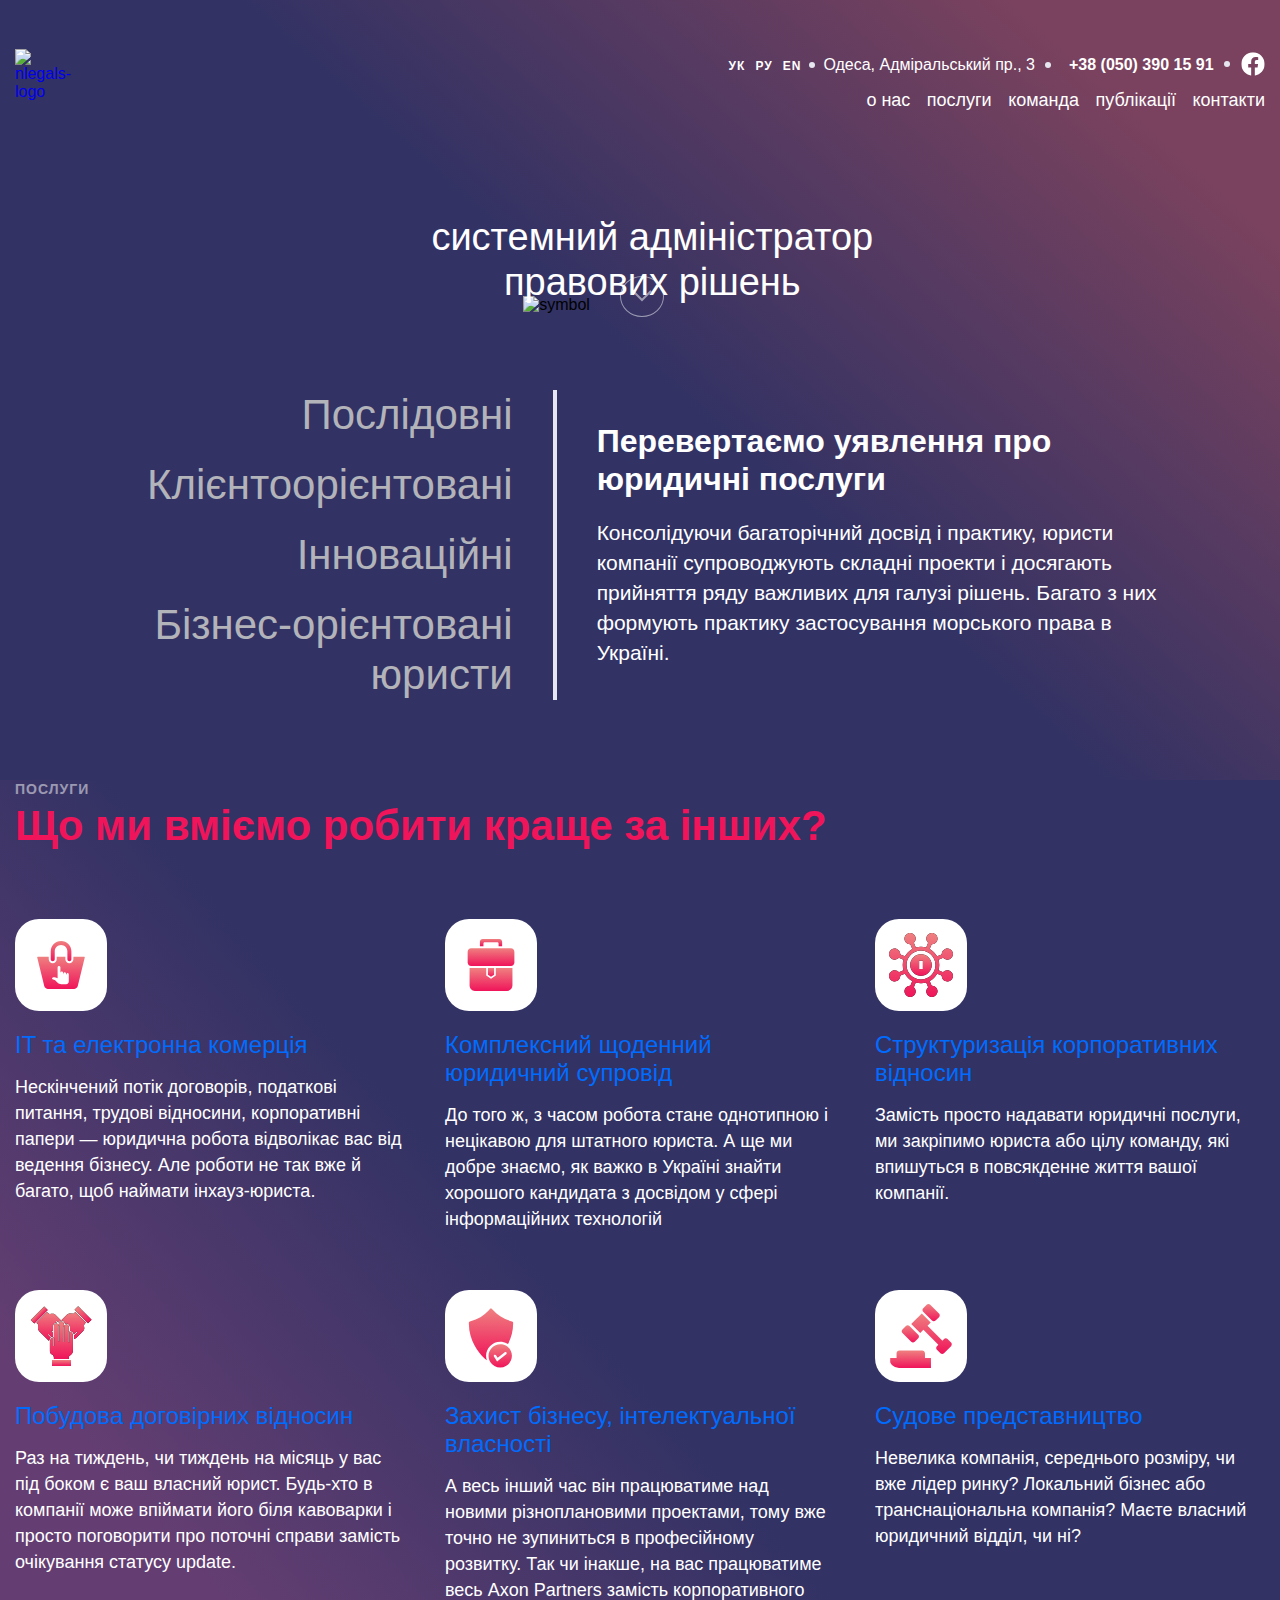
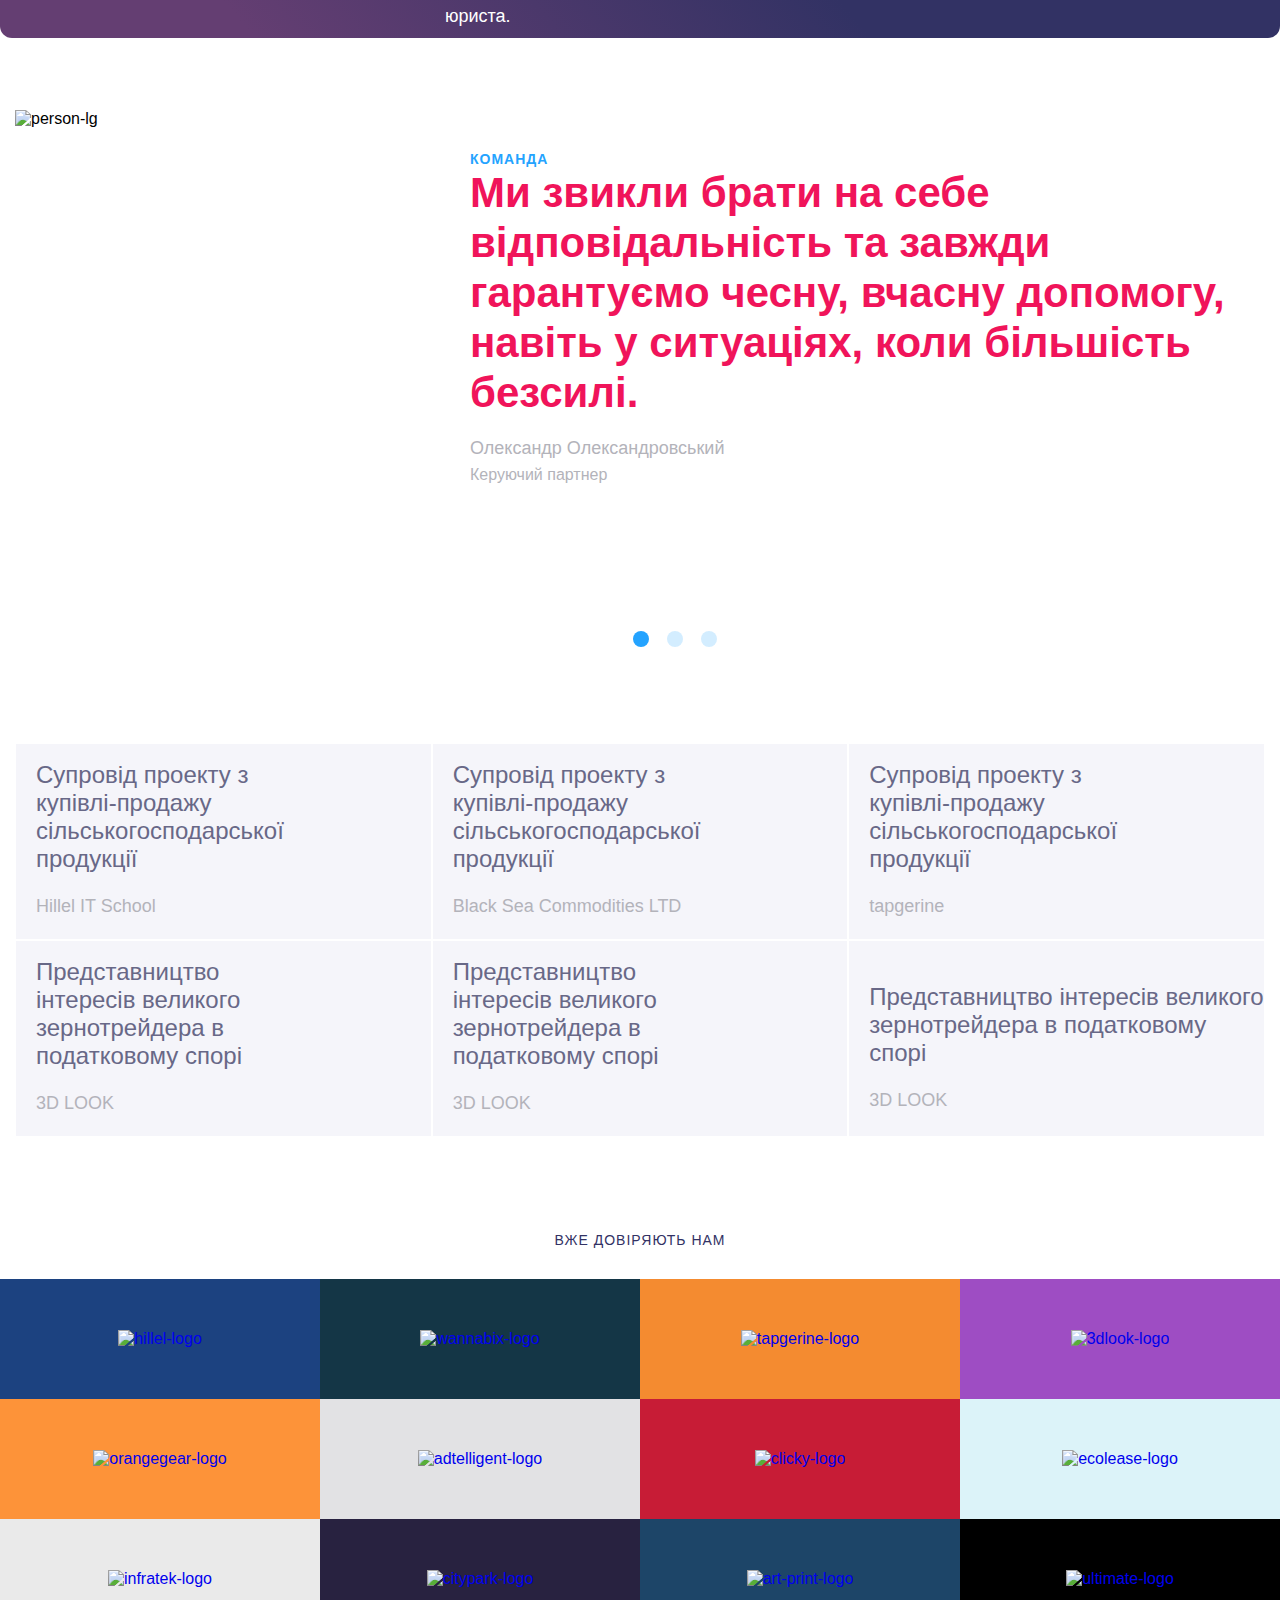
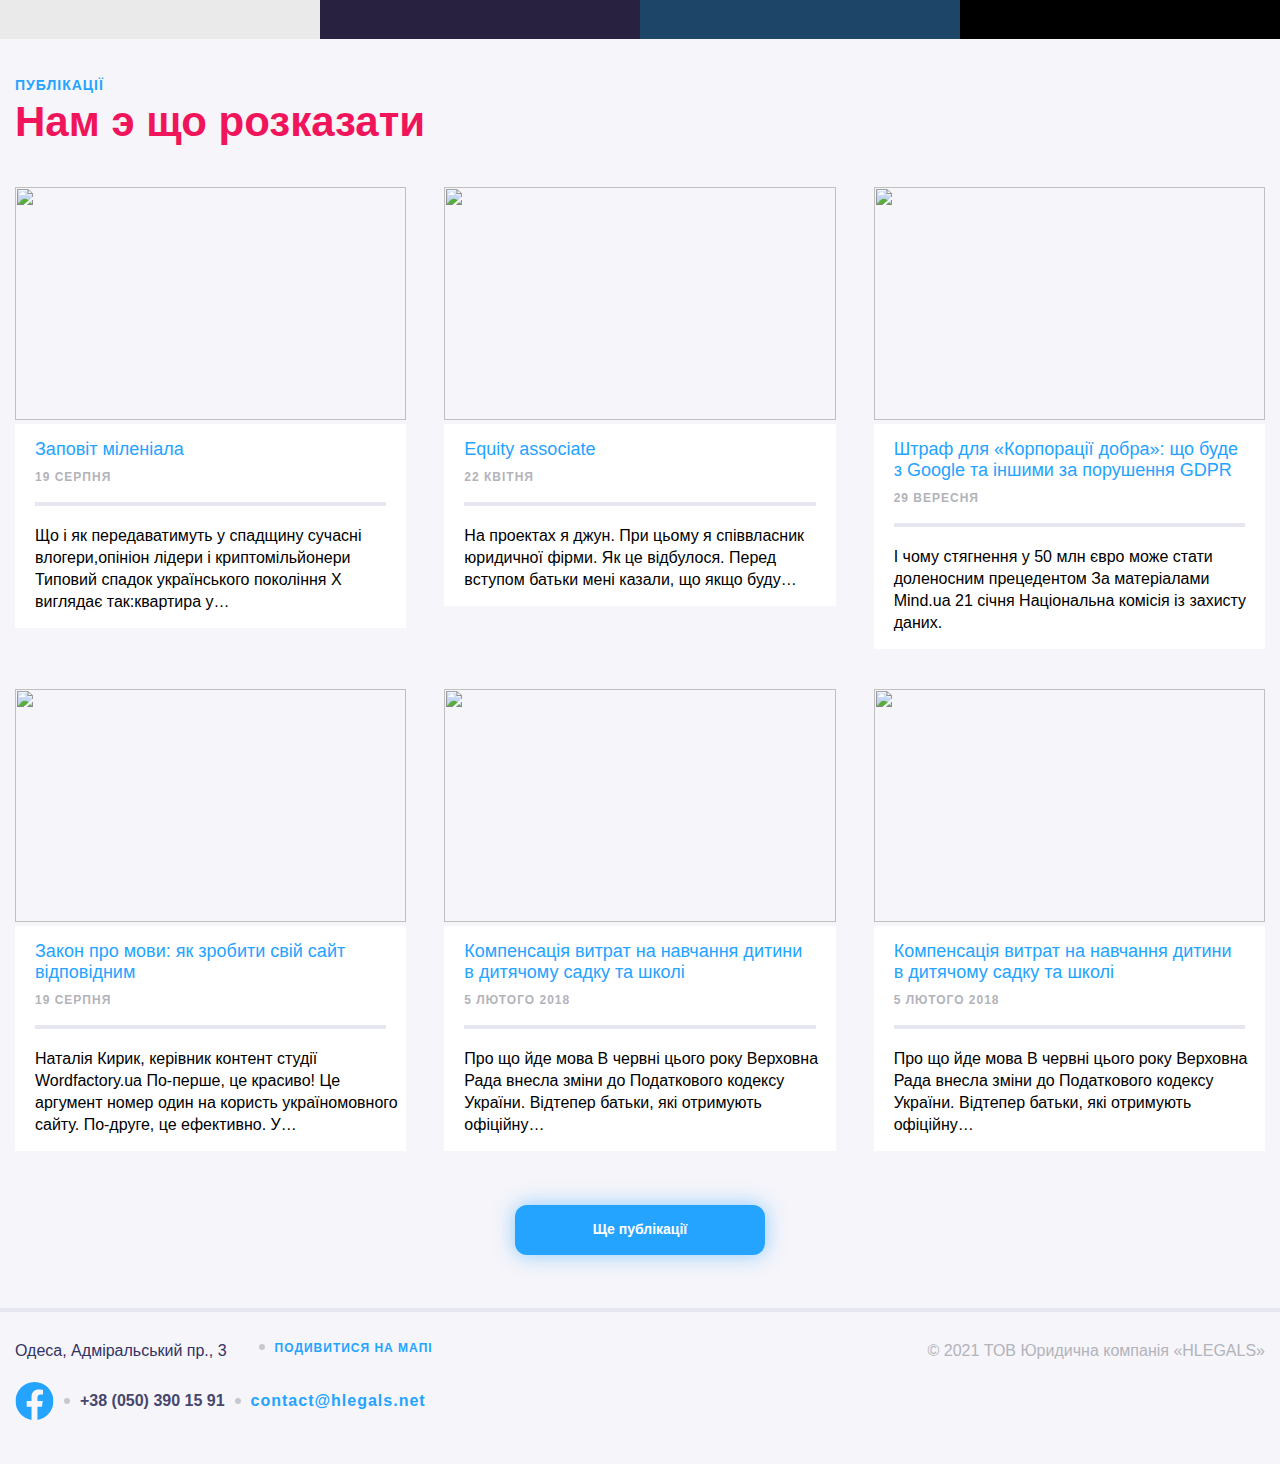
==== commit 249ea0b8: "almost done" ====
--- a/app/index.html
+++ b/app/index.html
@@ -11,11 +11,9 @@
 <body class="body">
     <div class="bg-color">
         <header class="header container">
-
-
             <div class="logo">
-                <a class="logo-ref" href="#">
-                    <img src="img/logo-min.svg" width="" height="" alt="nlegals-logo">
+                <a class="logo-ref" href="index.html">
+                    <img src="img/logo-min.svg" width="155" height="62" alt="nlegals-logo">
                 </a>
             </div>
 
@@ -33,21 +31,29 @@
                         </li>
                     </ul>
                 </div>
-
                 <div class="top-info__address top-info__address_white">
                     <a href="#">Одеса, Адміральський пр., 3</a>
                 </div>
                 <div class="top-info__tel top-info__tel_white">
                     <a href="tel:+380503901591">+38 (050) 390 15 91</a>
                 </div>
-
-                <div class="top-info__fb-logo">
+                <div class="top-info__fb-logo top-info__fb-logo_white">
                     <a href="#">
-                        <img src="img/fb-logo.svg" width="" height="" alt="fb-logo">
-                    </a>
-                </div>
-            </div>
-
+                        <svg width="24" height="24" viewBox="0 0 39 38" fill="none" xmlns="http://www.w3.org/2000/svg">
+                            <g clip-path="url(#clip0_2205_1898)">
+                                <path
+                                    d="M38.5 19.1161C38.5 8.55857 29.9934 0 19.5 0C9.00658 0 0.5 8.55857 0.5 19.1161C0.5 28.6575 7.44803 36.5659 16.5312 38V24.6419H11.707V19.1161H16.5312V14.9046C16.5312 10.1136 19.3678 7.46723 23.7078 7.46723C25.7866 7.46723 27.9609 7.84059 27.9609 7.84059V12.545H25.5651C23.2048 12.545 22.4688 14.0185 22.4688 15.5302V19.1161H27.7383L26.8959 24.6419H22.4688V38C31.552 36.5659 38.5 28.6575 38.5 19.1161Z"
+                                    fill="#24A3FF" />
+                            </g>
+                            <defs>
+                                <clipPath id="clip0_2205_1898">
+                                    <rect width="38" height="38" fill="white" transform="translate(0.5)" />
+                                </clipPath>
+                            </defs>
+                        </svg>
+                    </a>
+                </div>
+            </div>
             <div class="main-menu">
                 <nav>
                     <a class="main-menu__item main-menu__item_white" href="about.html">о нас</a>
@@ -57,21 +63,35 @@
                     <a class="main-menu__item main-menu__item_white" href="#">контакти</a>
                 </nav>
             </div>
-
-
+            <nav class="mobile-menu">
+                <input type="checkbox" id="checkbox" class="mobile-menu__checkbox">
+                <label for="checkbox" class="mobile-menu__btn"><div class="mobile-menu__icon mobile-menu__icon_white"></div></label>
+                <div class="mobile-menu__container">
+                <ul class="mobile-menu__list">
+                    <li class="mobile-menu__item"><a href="about.html" class="mobile-menu__link">о нас</a></li>
+                    <li class="mobile-menu__item"><a href="services.html" class="mobile-menu__link">послуги</a></li>
+                    <li class="mobile-menu__item"><a href="#" class="mobile-menu__link">команда</a></li>
+                    <li class="mobile-menu__item"><a href="#" class="mobile-menu__link">публікації</a></li>
+                    <li class="mobile-menu__item"><a href="#" class="mobile-menu__link">контакти</a></li>
+                </ul>
+                </div>
+            </nav>
         </header>
         <main>
             <section class="intro container">
-
                 <div class="intro__img">
                     <img src="img/symbol.svg" width="" height="" alt="symbol">
                 </div>
                 <h1 class="intro__title">системний адміністратор правових рішень</h1>
                 <div class="intro__scroll">
-                    <a href="#services"></a>
+                    <a href="#services">
+                        <svg width="20" height="12" viewBox="0 0 20 12" fill="none" xmlns="http://www.w3.org/2000/svg">
+                            <path d="M1 1L10 10L19 1" stroke="white" stroke-width="2"/>
+                            </svg>
+
+                    </a>
                 </div>
             </section>
-
 
 
             <section class="about">
@@ -82,66 +102,77 @@
                             <li class="group-list__item">Послідовні</li>
                             <li class="group-list__item">Клієнтоорієнтовані</li>
                             <li class="group-list__item">Інноваційні</li>
-                            <li class="group-list__item"> Бізнес-орієнтовані юристи</li>
+                            <li class="group-list__item">Бізнес-орієнтовані юристи</li>
                         </ul>
-
-
-                            <div class="about__slider-wrapper">
-                                <input type="radio" name="point" id="slide1" checked>
-                                <input type="radio" name="point" id="slide2">
-                                <input type="radio" name="point" id="slide3">
-                                <input type="radio" name="point" id="slide4">
-                                <div class="about__slider">
-                                    <div class="slides slide1">
-                                        <div class="text-wrap">
-                                            <div class="text-wrap-inset">
-                                                <h2 class="text-wrap__title">Перевертаємо уявлення про юридичні послуги</h2>
-                                                <p class="text-wrap__info">Консолідуючи багаторічний досвід і практику, юристи
-                                                    компанії супроводжують складні проекти і досягають прийняття ряду важливих для
-                                                    галузі
-                                                    рішень. Багато з них формують практику застосування морського права в Україні.</p>
-                                            </div>
-                                    </div>
-                                    <div class="slides slide2">
-                                        <div class="text-wrap">
-                                            <div class="text-wrap-inset">
-                                                <h2 class="text-wrap__title">Перевертаємо уявлення про юридичні послуги</h2>
-                                                <p class="text-wrap__info">Консолідуючи багаторічний досвід і практику, юристи
-                                                    компанії супроводжують складні проекти і досягають прийняття ряду важливих для
-                                                    галузі
-                                                    рішень. Багато з них формують практику застосування морського права в Україні.</p>
-                                            </div>
-                                    </div>
-                                    <div class="slides slide3">
-                                        <div class="text-wrap">
-                                            <div class="text-wrap-inset">
-                                                <h2 class="text-wrap__title">Перевертаємо уявлення про юридичні послуги</h2>
-                                                <p class="text-wrap__info">Консолідуючи багаторічний досвід і практику, юристи
-                                                    компанії супроводжують складні проекти і досягають прийняття ряду важливих для
-                                                    галузі
-                                                    рішень. Багато з них формують практику застосування морського права в Україні.</p>
-                                            </div>
-                                    </div>
-                                    <div class="slides slide4">
-                                        <div class="text-wrap">
-                                            <div class="text-wrap-inset">
-                                                <h2 class="text-wrap__title">Перевертаємо уявлення про юридичні послуги</h2>
-                                                <p class="text-wrap__info">Консолідуючи багаторічний досвід і практику, юристи
-                                                    компанії супроводжують складні проекти і досягають прийняття ряду важливих для
-                                                    галузі
-                                                    рішень. Багато з них формують практику застосування морського права в Україні.</p>
-                                            </div>
-                                    </div>
+                        <div class="group__wrap">
+                            <div class="group__inset">
+                                <h2 class="group__title">Перевертаємо уявлення про юридичні послуги</h2>
+                                <p class="group__txt">Консолідуючи багаторічний досвід і практику, юристи
+                                    компанії супроводжують складні проекти і досягають прийняття ряду важливих
+                                    для галузі рішень. Багато з них формують практику застосування морського
+                                    права в Україні.</p>
+                            </div>
+                        </div>
+                    </div>
+                    <div class="slider">
+                        <input type="radio" name="switch" id="btn1" checked>
+                        <input type="radio" name="switch" id="btn2">
+                        <input type="radio" name="switch" id="btn3">
+                        <input type="radio" name="switch" id="btn4">
+
+                        <div class="switch">
+                            <label for="btn1"></label>
+                            <label for="btn2"></label>
+                            <label for="btn3"></label>
+                            <label for="btn4"></label>
+                        </div>
+
+                        <div class="slider-inner">
+                            <div class="slides">
+                            <div class="slider__page">
+                                <div class="slider__inset">
+                                    <a class="slider__ref" href="#">Послідовні</a>
+                                    <h2 class="slider__title">Перевертаємо уявлення про юридичні послуги</h2>
+                                    <p class="slider__txt">Консолідуючи багаторічний досвід і практику,юристи
+                                        компанії супроводжують складні проекти і досягають прийняття ряду важливих
+                                        для галузі рішень. Багато з них формують практику застосування морського
+                                        права в Україні.</p>
                                 </div>
-                                <div class="about__controls">
-                                    <label for="slide1"></label>
-                                    <label for="slide2"></label>
-                                    <label for="slide3"></label>
-                                    <label for="slide4"></label>
+                            </div>
+                            <div class="slider__page">
+                                <div class="slider__inset">
+                                    <a class="slider__ref" href="#">Клієнтоорієнтовані</a>
+                                    <h2 class="slider__title">Перевертаємо уявлення про юридичні послуги</h2>
+                                    <p class="slider__txt">Консолідуючи багаторічний досвід і практику,юристи
+                                        компанії супроводжують складні проекти і досягають прийняття ряду важливих
+                                        для галузі рішень. Багато з них формують практику застосування морського
+                                        права в Україні.</p>
                                 </div>
                             </div>
-                        </div>
-                    </div>
+                            <div class="slider__page">
+                                <div class="slider__inset">
+                                    <a class="slider__ref" href="#">Інноваційні</a>
+                                    <h2 class="slider__title">Перевертаємо уявлення про юридичні послуги</h2>
+                                    <p class="slider__txt">Консолідуючи багаторічний досвід і практику,юристи
+                                        компанії супроводжують складні проекти і досягають прийняття ряду важливих
+                                        для галузі рішень. Багато з них формують практику застосування морського
+                                        права в Україні.</p>
+                                </div>
+                            </div>
+                            <div class="slider__page">
+                                <div class="slider__inset">
+                                    <a class="slider__ref" href="#">Бізнес-орієнтовані юристи</a>
+                                    <h2 class="slider__title">Перевертаємо уявлення про юридичні послуги</h2>
+                                    <p class="slider__txt">Консолідуючи багаторічний досвід і практику,юристи
+                                        компанії супроводжують складні проекти і досягають прийняття ряду важливих
+                                        для галузі рішень. Багато з них формують практику застосування морського
+                                        права в Україні.</p>
+                                </div>
+                            </div>
+
+                        </div>
+                    </div>
+                </div>
             </section>
     </div>
 
@@ -153,9 +184,31 @@
             <h2 class="advantage__title title">Що ми вміємо робити краще за інших?</h2>
             <div class="advantage__group">
                 <article class="group-item">
-                    <img class="group-item__img" src="img/shopper-bag-icon.svg" width="64" height="64"
-                        alt="shopper-bag-icon">
-                    <a href="#">
+                    <svg class="group-item__img" width="64" height="64" viewBox="0 0 64 64" fill="none"
+                        xmlns="http://www.w3.org/2000/svg">
+                        <path
+                            d="M23.7344 28.125C24.8384 28.125 25.7344 27.229 25.7344 26.125V18.325C25.7344 14.838 28.5714 12 32.0584 12C35.5454 12 38.3834 14.838 38.3834 18.325V26.125C38.3834 27.229 39.2784 28.125 40.3834 28.125C41.4874 28.125 42.3834 27.229 42.3834 26.125V18.325C42.3844 12.632 37.7524 8 32.0584 8C26.3664 8 21.7344 12.632 21.7344 18.325V26.125C21.7344 27.229 22.6304 28.125 23.7344 28.125Z"
+                            fill="url(#paint0_linear_0_14503)" />
+                        <path
+                            d="M55 23.631H44.384V26.125C44.384 28.331 42.59 30.125 40.384 30.125C38.178 30.125 36.384 28.331 36.384 26.125V23.631H27.735V26.125C27.735 28.331 25.941 30.125 23.735 30.125C21.529 30.125 19.735 28.331 19.735 26.125V23.631H8.99997C8.44797 23.631 8.10697 24.066 8.23797 24.602L15.236 53.099C15.658 54.701 17.344 56 19 56H45C46.658 56 48.342 54.701 48.766 53.099L55.762 24.602C55.893 24.065 55.553 23.631 55 23.631Z"
+                            fill="url(#paint1_linear_0_14503)" />
+                        <path
+                            d="M28.6001 34.4C28.6001 33.6265 29.2266 33 30.0001 33C30.7736 33 31.4001 33.6265 31.4001 34.4V41.35L31.4001 40C31.4001 39.2265 32.0266 38.6 32.8001 38.6C33.5736 38.6 34.2001 39.2265 34.2001 40V41.6764C34.2127 40.9141 34.8346 39.3 35.6 39.3C36.3731 39.3 36.9999 39.9268 37 40.7C37 40.7 37.0411 41.7411 37.1332 41.8033C37.3572 41.3285 37.8402 40 38.4 40C39.1732 40 39.8 40.6268 39.8 41.4V48.4C39.8 49.9463 38.5463 51.2 37 51.2H32.3198C30.8344 51.2 29.4099 50.6099 28.3599 49.5599L26.15 47.35L23 45.9402C23.0051 44.6033 24.0526 44.2 25.1 44.2C26.0023 44.2 26.8136 44.3407 28.6 45.25L28.6001 34.4Z"
+                            fill="white" />
+                        <defs>
+                            <linearGradient id="paint0_linear_0_14503" x1="32.0589" y1="8" x2="32.0589" y2="28.125"
+                                gradientUnits="userSpaceOnUse">
+                                <stop stop-color="#EF8080" />
+                                <stop offset="1" stop-color="#F0145A" />
+                            </linearGradient>
+                            <linearGradient id="paint1_linear_0_14503" x1="32" y1="23.631" x2="32" y2="56"
+                                gradientUnits="userSpaceOnUse">
+                                <stop stop-color="#EF8080" />
+                                <stop offset="1" stop-color="#F0145A" />
+                            </linearGradient>
+                        </defs>
+                    </svg>
+                    <a class="group-item__ref" href="services.html">
                         <h3 class="group-item__title">IT та електронна комерція</h3>
                     </a>
                     <p class="group-item__text">Нескінчений потік договорів, податкові питання, трудові
@@ -163,27 +216,96 @@
                         не так вже й багато, щоб наймати інхауз-юриста.</p>
                 </article>
                 <article class="group-item">
-                    <img class="group-item__img" src="img/office-bag-icon.svg" width="64" height="64"
-                        alt="office-bag-icon">
-                    <a href="#">
+                    <svg class="group-item__img" width="64" height="64" viewBox="0 0 64 64" fill="none" xmlns="http://www.w3.org/2000/svg">
+                        <path fill-rule="evenodd" clip-rule="evenodd" d="M53.4512 35.0764V52.3716C53.4512 55.4649 51.0269 58 48.0631 58H15.9701C13.0063 58 10.582 55.4649 10.582 52.3716V35.0764H27.2481V42.5872L32.0166 45.7207L36.7851 42.5872V35.0764H53.4512Z" fill="url(#paint0_linear_0_14513)"/>
+                        <path fill-rule="evenodd" clip-rule="evenodd" d="M28.9189 35.0764V41.6849L32.017 43.7205L35.1151 41.6849V35.0764H28.9189Z" fill="url(#paint1_linear_0_14513)"/>
+                        <path fill-rule="evenodd" clip-rule="evenodd" d="M12.0732 15.1426H51.9597C53.8421 15.1426 55.3805 16.8507 55.3805 18.938V29.1912C55.3805 31.2786 53.8421 32.9867 51.9597 32.9867H36.3137H27.7192H12.0732C10.1908 32.9867 8.65234 31.2786 8.65234 29.1912V18.938C8.65234 16.8507 10.1908 15.1426 12.0732 15.1426Z" fill="url(#paint2_linear_0_14513)"/>
+                        <path fill-rule="evenodd" clip-rule="evenodd" d="M23.7122 5.95435H40.3218C41.8649 5.95435 43.1277 7.21714 43.1277 8.7603V13.1377H39.5702V10.5508C39.5702 9.85347 39.0001 9.28097 38.3027 9.28097H25.7313C25.0339 9.28097 24.4638 9.85347 24.4638 10.5508V13.1377H20.9062V8.7603C20.9062 7.21714 22.169 5.95435 23.7122 5.95435Z" fill="url(#paint3_linear_0_14513)"/>
+                        <defs>
+                        <linearGradient id="paint0_linear_0_14513" x1="32.0166" y1="35.0764" x2="32.0166" y2="58" gradientUnits="userSpaceOnUse">
+                        <stop stop-color="#EF8080"/>
+                        <stop offset="1" stop-color="#F0145A"/>
+                        </linearGradient>
+                        <linearGradient id="paint1_linear_0_14513" x1="32.017" y1="35.0764" x2="32.017" y2="43.7205" gradientUnits="userSpaceOnUse">
+                        <stop stop-color="#EF8080"/>
+                        <stop offset="1" stop-color="#F0145A"/>
+                        </linearGradient>
+                        <linearGradient id="paint2_linear_0_14513" x1="32.0164" y1="15.1426" x2="32.0164" y2="32.9867" gradientUnits="userSpaceOnUse">
+                        <stop stop-color="#EF8080"/>
+                        <stop offset="1" stop-color="#F0145A"/>
+                        </linearGradient>
+                        <linearGradient id="paint3_linear_0_14513" x1="32.017" y1="5.95435" x2="32.017" y2="13.1377" gradientUnits="userSpaceOnUse">
+                        <stop stop-color="#EF8080"/>
+                        <stop offset="1" stop-color="#F0145A"/>
+                        </linearGradient>
+                        </defs>
+                    </svg>
+                    <a class="group-item__ref" href="services.html">
                         <h3 class="group-item__title">Комплексний щоденний<br>юридичний супровід</h3>
                     </a>
                     <p class="group-item__text">До того ж, з часом робота стане однотипною і нецікавою для
                         штатного юриста. А ще ми добре знаємо, як важко в Україні знайти хорошого кандидата з досвідом у
                         сфері інформаційних технологій</p>
                 </article>
-                <article class="group-item"> <!--insert svg here, not img-->
-                    <img class="group-item__img" src="img/crowdfunding-icon.svg" width="64" height="64"
-                        alt="crowdfunding-icon">
-                    <a href="#">
+                <article class="group-item">
+                    <svg class="group-item__img" width="64" height="64" viewBox="0 0 64 64" fill="none" xmlns="http://www.w3.org/2000/svg">
+                        <path d="M60.5262 37.7273C59.8387 37.4426 59.115 37.2982 58.3751 37.2982C56.7434 37.2982 55.2361 37.9946 54.1895 39.1615L52.9695 38.6562L49.4894 37.2147C49.9833 35.5616 50.2498 33.8113 50.2498 31.9998C50.2498 30.1883 49.9831 28.4381 49.4894 26.7849L52.9695 25.3435L54.1895 24.8381C55.2361 26.0051 56.7434 26.7014 58.3751 26.7014C59.115 26.7014 59.8387 26.5571 60.5262 26.2722C63.3916 25.0852 64.7574 21.7883 63.5704 18.9227C62.6964 16.8128 60.6559 15.4493 58.3721 15.4493C57.6322 15.4493 56.9085 15.5937 56.221 15.8786C53.9627 16.814 52.6372 19.0598 52.7572 21.3722L51.5301 21.8805L48.0511 23.3215C46.361 20.208 43.7915 17.6383 40.678 15.9483L42.119 12.4694L42.6268 11.2436C42.7251 11.2487 42.8238 11.2517 42.9228 11.2517C45.2066 11.2517 47.247 9.88836 48.1211 7.77836C49.308 4.91287 47.9424 1.61587 45.0769 0.428874C44.3893 0.144375 43.6656 0 42.9258 0C40.6419 0 38.6015 1.36337 37.7274 3.47337C36.792 5.73161 37.4428 8.25698 39.1628 9.80723L38.6563 11.0301L37.2148 14.5102C35.5617 14.0165 33.8114 13.7498 31.9999 13.7498C30.1884 13.7498 28.4382 14.0165 26.785 14.5102L25.3435 11.0301L24.8371 9.80723C26.557 8.25698 27.2078 5.73161 26.2724 3.47324C25.3983 1.36337 23.3577 0 21.0739 0C20.3341 0 19.6103 0.144375 18.9228 0.429249C16.0574 1.61625 14.6917 4.91312 15.8787 7.77874C16.7527 9.88861 18.7932 11.2521 21.0769 11.2521C21.1759 11.2521 21.2746 11.2491 21.3729 11.244L21.8807 12.4697L23.3217 15.9487C20.2082 17.6388 17.6386 20.2083 15.9486 23.3218L12.4696 21.8808L11.2425 21.3726C11.3625 19.0602 10.037 16.8143 7.77871 15.8788C7.09121 15.5941 6.36746 15.4497 5.62759 15.4497C3.34372 15.4497 1.30335 16.8131 0.429222 18.9231C-0.757651 21.7886 0.607971 25.0856 3.47347 26.2726C4.16096 26.5573 4.88471 26.7017 5.62459 26.7017C7.25633 26.7017 8.76358 26.0053 9.8102 24.8383L11.0302 25.3437L14.5103 26.7852C14.0164 28.4383 13.7499 30.1886 13.7499 32.0001C13.7499 33.8116 14.0166 35.5618 14.5103 37.2149L11.0301 38.6562L9.81008 39.1615C8.76346 37.9946 7.25621 37.2982 5.62446 37.2982C4.88459 37.2982 4.16084 37.4426 3.47334 37.7274C0.607971 38.9144 -0.757776 42.2113 0.429222 45.0769C1.30322 47.1868 3.34372 48.5503 5.62746 48.5503C6.36734 48.5503 7.09108 48.4059 7.77858 48.121C10.0368 47.1857 11.3623 44.9398 11.2423 42.6274L12.4694 42.1192L15.9484 40.6782C17.6386 43.7917 20.2081 46.3613 23.3216 48.0513L21.8806 51.5303L21.3728 52.756C21.2744 52.7509 21.1758 52.7479 21.0768 52.7479C18.7929 52.7479 16.7526 54.1113 15.8784 56.2213C14.6916 59.0868 16.0572 62.3838 18.9227 63.5708C19.6102 63.8555 20.3339 63.9999 21.0738 63.9999C23.3577 63.9999 25.3981 62.6365 26.2722 60.5265C27.2075 58.2683 26.5568 55.7429 24.8368 54.1926L25.3433 52.9698L26.7848 49.4897C28.4379 49.9834 30.1882 50.25 31.9997 50.25C33.8112 50.25 35.5614 49.9834 37.2145 49.4897L38.656 52.9698L39.1625 54.1926C37.4425 55.7429 36.7918 58.2683 37.7272 60.5266C38.6012 62.6365 40.6416 64 42.9254 64C43.6653 64 44.389 63.8556 45.0765 63.5708C47.9419 62.3838 49.3076 59.0869 48.1206 56.2213C47.2466 54.1114 45.2061 52.7479 42.9224 52.7479C42.8234 52.7479 42.7248 52.7509 42.6264 52.756L42.1186 51.5303L40.6776 48.0513C43.7911 46.3612 46.3608 43.7917 48.0508 40.6782L51.5298 42.1192L52.7569 42.6274C52.6369 44.9398 53.9624 47.1857 56.2206 48.1212C56.9081 48.4059 57.6319 48.5503 58.3717 48.5503C60.6556 48.5503 62.696 47.1869 63.5701 45.0769C64.7574 42.2113 63.3919 38.9143 60.5262 37.7273ZM31.9999 46.4998C24.0047 46.4998 17.4999 39.995 17.4999 31.9998C17.4999 24.0046 24.0047 17.4998 31.9999 17.4998C39.9952 17.4998 46.4999 24.0046 46.4999 31.9998C46.4999 39.995 39.995 46.4998 31.9999 46.4998Z" fill="black"/>
+                        <path d="M60.5262 37.7273C59.8387 37.4426 59.115 37.2982 58.3751 37.2982C56.7434 37.2982 55.2361 37.9946 54.1895 39.1615L52.9695 38.6562L49.4894 37.2147C49.9833 35.5616 50.2498 33.8113 50.2498 31.9998C50.2498 30.1883 49.9831 28.4381 49.4894 26.7849L52.9695 25.3435L54.1895 24.8381C55.2361 26.0051 56.7434 26.7014 58.3751 26.7014C59.115 26.7014 59.8387 26.5571 60.5262 26.2722C63.3916 25.0852 64.7574 21.7883 63.5704 18.9227C62.6964 16.8128 60.6559 15.4493 58.3721 15.4493C57.6322 15.4493 56.9085 15.5937 56.221 15.8786C53.9627 16.814 52.6372 19.0598 52.7572 21.3722L51.5301 21.8805L48.0511 23.3215C46.361 20.208 43.7915 17.6383 40.678 15.9483L42.119 12.4694L42.6268 11.2436C42.7251 11.2487 42.8238 11.2517 42.9228 11.2517C45.2066 11.2517 47.247 9.88836 48.1211 7.77836C49.308 4.91287 47.9424 1.61587 45.0769 0.428874C44.3893 0.144375 43.6656 0 42.9258 0C40.6419 0 38.6015 1.36337 37.7274 3.47337C36.792 5.73161 37.4428 8.25698 39.1628 9.80723L38.6563 11.0301L37.2148 14.5102C35.5617 14.0165 33.8114 13.7498 31.9999 13.7498C30.1884 13.7498 28.4382 14.0165 26.785 14.5102L25.3435 11.0301L24.8371 9.80723C26.557 8.25698 27.2078 5.73161 26.2724 3.47324C25.3983 1.36337 23.3577 0 21.0739 0C20.3341 0 19.6103 0.144375 18.9228 0.429249C16.0574 1.61625 14.6917 4.91312 15.8787 7.77874C16.7527 9.88861 18.7932 11.2521 21.0769 11.2521C21.1759 11.2521 21.2746 11.2491 21.3729 11.244L21.8807 12.4697L23.3217 15.9487C20.2082 17.6388 17.6386 20.2083 15.9486 23.3218L12.4696 21.8808L11.2425 21.3726C11.3625 19.0602 10.037 16.8143 7.77871 15.8788C7.09121 15.5941 6.36746 15.4497 5.62759 15.4497C3.34372 15.4497 1.30335 16.8131 0.429222 18.9231C-0.757651 21.7886 0.607971 25.0856 3.47347 26.2726C4.16096 26.5573 4.88471 26.7017 5.62459 26.7017C7.25633 26.7017 8.76358 26.0053 9.8102 24.8383L11.0302 25.3437L14.5103 26.7852C14.0164 28.4383 13.7499 30.1886 13.7499 32.0001C13.7499 33.8116 14.0166 35.5618 14.5103 37.2149L11.0301 38.6562L9.81008 39.1615C8.76346 37.9946 7.25621 37.2982 5.62446 37.2982C4.88459 37.2982 4.16084 37.4426 3.47334 37.7274C0.607971 38.9144 -0.757776 42.2113 0.429222 45.0769C1.30322 47.1868 3.34372 48.5503 5.62746 48.5503C6.36734 48.5503 7.09108 48.4059 7.77858 48.121C10.0368 47.1857 11.3623 44.9398 11.2423 42.6274L12.4694 42.1192L15.9484 40.6782C17.6386 43.7917 20.2081 46.3613 23.3216 48.0513L21.8806 51.5303L21.3728 52.756C21.2744 52.7509 21.1758 52.7479 21.0768 52.7479C18.7929 52.7479 16.7526 54.1113 15.8784 56.2213C14.6916 59.0868 16.0572 62.3838 18.9227 63.5708C19.6102 63.8555 20.3339 63.9999 21.0738 63.9999C23.3577 63.9999 25.3981 62.6365 26.2722 60.5265C27.2075 58.2683 26.5568 55.7429 24.8368 54.1926L25.3433 52.9698L26.7848 49.4897C28.4379 49.9834 30.1882 50.25 31.9997 50.25C33.8112 50.25 35.5614 49.9834 37.2145 49.4897L38.656 52.9698L39.1625 54.1926C37.4425 55.7429 36.7918 58.2683 37.7272 60.5266C38.6012 62.6365 40.6416 64 42.9254 64C43.6653 64 44.389 63.8556 45.0765 63.5708C47.9419 62.3838 49.3076 59.0869 48.1206 56.2213C47.2466 54.1114 45.2061 52.7479 42.9224 52.7479C42.8234 52.7479 42.7248 52.7509 42.6264 52.756L42.1186 51.5303L40.6776 48.0513C43.7911 46.3612 46.3608 43.7917 48.0508 40.6782L51.5298 42.1192L52.7569 42.6274C52.6369 44.9398 53.9624 47.1857 56.2206 48.1212C56.9081 48.4059 57.6319 48.5503 58.3717 48.5503C60.6556 48.5503 62.696 47.1869 63.5701 45.0769C64.7574 42.2113 63.3919 38.9143 60.5262 37.7273ZM31.9999 46.4998C24.0047 46.4998 17.4999 39.995 17.4999 31.9998C17.4999 24.0046 24.0047 17.4998 31.9999 17.4998C39.9952 17.4998 46.4999 24.0046 46.4999 31.9998C46.4999 39.995 39.995 46.4998 31.9999 46.4998Z" fill="url(#paint0_linear_0_14523)"/>
+                        <path d="M32 21.2498C26.0725 21.2498 21.25 26.0722 21.25 31.9997C21.25 37.9272 26.0725 42.7497 32 42.7497C37.9275 42.7497 42.75 37.9272 42.75 31.9997C42.75 26.0722 37.9275 21.2498 32 21.2498ZM33.875 36.1247H30.125V27.8747H33.875V36.1247Z" fill="black"/>
+                        <path d="M32 21.2498C26.0725 21.2498 21.25 26.0722 21.25 31.9997C21.25 37.9272 26.0725 42.7497 32 42.7497C37.9275 42.7497 42.75 37.9272 42.75 31.9997C42.75 26.0722 37.9275 21.2498 32 21.2498ZM33.875 36.1247H30.125V27.8747H33.875V36.1247Z" fill="url(#paint1_linear_0_14523)"/>
+                        <defs>
+                        <linearGradient id="paint0_linear_0_14523" x1="31.9998" y1="0" x2="31.9998" y2="64" gradientUnits="userSpaceOnUse">
+                        <stop stop-color="#EF8080"/>
+                        <stop offset="1" stop-color="#F0145A"/>
+                        </linearGradient>
+                        <linearGradient id="paint1_linear_0_14523" x1="32" y1="21.2498" x2="32" y2="42.7497" gradientUnits="userSpaceOnUse">
+                        <stop stop-color="#EF8080"/>
+                        <stop offset="1" stop-color="#F0145A"/>
+                        </linearGradient>
+                        </defs>
+                        </svg>
+                    <a class="group-item__ref" href="services.html">
                         <h3 class="group-item__title">Структуризація корпоративних відносин</h3>
                     </a>
                     <p class="group-item__text">Замість просто надавати юридичні послуги, ми закріпимо юриста
                         або цілу команду, які впишуться в повсякденне життя вашої компанії.</p>
                 </article>
                 <article class="group-item">
-                    <img class="group-item__img" src="img/collab-icon.svg" width="64" height="64" alt="collab-icon">
-                    <a href="#">
+                    <svg class="group-item__img" width="64" height="64" viewBox="0 0 64 64" fill="none" xmlns="http://www.w3.org/2000/svg">
+                        <path d="M42.0059 56H23.0059V62H42.0059V56Z" fill="black"/>
+                        <path d="M42.0059 56H23.0059V62H42.0059V56Z" fill="url(#paint0_linear_0_14535)"/>
+                        <path d="M15.1723 2.45229L1.7373 15.8873L5.27285 19.4229L18.7079 5.98783L15.1723 2.45229Z" fill="black"/>
+                        <path d="M15.1723 2.45229L1.7373 15.8873L5.27285 19.4229L18.7079 5.98783L15.1723 2.45229Z" fill="url(#paint1_linear_0_14535)"/>
+                        <path d="M49.1127 2.32178L45.5771 5.8573L59.0122 19.2924L62.5477 15.7568L49.1127 2.32178Z" fill="black"/>
+                        <path d="M49.1127 2.32178L45.5771 5.8573L59.0122 19.2924L62.5477 15.7568L49.1127 2.32178Z" fill="url(#paint2_linear_0_14535)"/>
+                        <path d="M44.5564 9.7066L41.8651 9.59253C41.089 9.48299 40.2981 9.55529 39.5548 9.80375C38.8115 10.0522 38.1361 10.47 37.5819 11.0242L32.0775 16.5286L26.3239 10.7751C25.8244 10.287 25.2011 9.94445 24.5214 9.78429C23.8416 9.62412 23.131 9.65243 22.4661 9.86615C21.8388 10.0569 21.1715 10.0736 20.5355 9.91457C19.8995 9.75549 19.3186 9.42658 18.8551 8.963L18.0012 8.10912L7.39453 18.7157L9.12253 20.4437L9.00845 23.1349C8.89891 23.911 8.97122 24.7019 9.21966 25.4452C9.46811 26.1885 9.8859 26.8639 10.4401 27.4181L20.0525 37.0305C20.181 35.7687 20.7856 34.6033 21.7432 33.7716L18.7482 30.7767L19.4553 30.0696L22.5836 33.1978C23.027 32.9454 23.5068 32.763 24.0059 32.6572V28.9633L22.2838 27.2411L22.9908 26.534L24.0059 27.5491V22.1992C23.9948 21.3149 24.3086 20.4573 24.8879 19.7891C25.4672 19.1209 26.2716 18.6886 27.1485 18.5742C27.4792 18.5421 27.8128 18.5572 28.1393 18.619L26.9098 17.3895L27.6169 16.6824L29.4131 18.4786C29.7312 17.8622 30.2233 17.3528 30.8283 17.0136C31.4333 16.6744 32.1246 16.5202 32.8165 16.5703C33.6513 16.6678 34.4258 17.0543 35.0057 17.6629C35.5855 18.2715 35.9342 19.0637 35.9913 19.9023C36.5596 19.6322 37.1894 19.5176 37.8165 19.5703C38.7075 19.677 39.5273 20.1108 40.1166 20.7876C40.7059 21.4645 41.0229 22.3361 41.0059 23.2334V26.6572C41.916 26.8473 42.7551 27.2872 43.4292 27.9275C44.1032 28.5678 44.5855 29.3833 44.822 30.2824L47.6105 27.4939L48.3176 28.201L45.0023 31.5163C45.0024 31.53 45.0059 31.5428 45.0059 31.5566V34.8767C45.9043 34.7827 46.7437 34.3845 47.3848 33.7482L54.225 26.9081C54.7131 26.4085 55.0556 25.7853 55.2158 25.1055C55.3759 24.4257 55.3476 23.7151 55.1339 23.0502C54.9431 22.423 54.9264 21.7557 55.0855 21.1196C55.2445 20.4836 55.5735 19.9027 56.0371 19.4391L56.8909 18.5853L46.2844 7.97864L44.5564 9.7066Z" fill="black"/>
+                        <path d="M44.5564 9.7066L41.8651 9.59253C41.089 9.48299 40.2981 9.55529 39.5548 9.80375C38.8115 10.0522 38.1361 10.47 37.5819 11.0242L32.0775 16.5286L26.3239 10.7751C25.8244 10.287 25.2011 9.94445 24.5214 9.78429C23.8416 9.62412 23.131 9.65243 22.4661 9.86615C21.8388 10.0569 21.1715 10.0736 20.5355 9.91457C19.8995 9.75549 19.3186 9.42658 18.8551 8.963L18.0012 8.10912L7.39453 18.7157L9.12253 20.4437L9.00845 23.1349C8.89891 23.911 8.97122 24.7019 9.21966 25.4452C9.46811 26.1885 9.8859 26.8639 10.4401 27.4181L20.0525 37.0305C20.181 35.7687 20.7856 34.6033 21.7432 33.7716L18.7482 30.7767L19.4553 30.0696L22.5836 33.1978C23.027 32.9454 23.5068 32.763 24.0059 32.6572V28.9633L22.2838 27.2411L22.9908 26.534L24.0059 27.5491V22.1992C23.9948 21.3149 24.3086 20.4573 24.8879 19.7891C25.4672 19.1209 26.2716 18.6886 27.1485 18.5742C27.4792 18.5421 27.8128 18.5572 28.1393 18.619L26.9098 17.3895L27.6169 16.6824L29.4131 18.4786C29.7312 17.8622 30.2233 17.3528 30.8283 17.0136C31.4333 16.6744 32.1246 16.5202 32.8165 16.5703C33.6513 16.6678 34.4258 17.0543 35.0057 17.6629C35.5855 18.2715 35.9342 19.0637 35.9913 19.9023C36.5596 19.6322 37.1894 19.5176 37.8165 19.5703C38.7075 19.677 39.5273 20.1108 40.1166 20.7876C40.7059 21.4645 41.0229 22.3361 41.0059 23.2334V26.6572C41.916 26.8473 42.7551 27.2872 43.4292 27.9275C44.1032 28.5678 44.5855 29.3833 44.822 30.2824L47.6105 27.4939L48.3176 28.201L45.0023 31.5163C45.0024 31.53 45.0059 31.5428 45.0059 31.5566V34.8767C45.9043 34.7827 46.7437 34.3845 47.3848 33.7482L54.225 26.9081C54.7131 26.4085 55.0556 25.7853 55.2158 25.1055C55.3759 24.4257 55.3476 23.7151 55.1339 23.0502C54.9431 22.423 54.9264 21.7557 55.0855 21.1196C55.2445 20.4836 55.5735 19.9027 56.0371 19.4391L56.8909 18.5853L46.2844 7.97864L44.5564 9.7066Z" fill="url(#paint3_linear_0_14535)"/>
+                        <path d="M29.8802 21.6894C29.8042 21.0397 29.4757 20.4461 28.9657 20.0366C28.4557 19.6271 27.8051 19.4346 27.1544 19.5007C26.5232 19.5878 25.946 19.9038 25.5326 20.3887C25.1192 20.8735 24.8984 21.4934 24.9121 22.1304V33.4877C23.8512 33.4877 22.8338 33.9092 22.0837 34.6593C21.3335 35.4094 20.9121 36.4269 20.9121 37.4877V47.1612C20.9202 47.8596 21.1187 48.5425 21.4861 49.1364C21.8536 49.7303 22.376 50.2128 22.9973 50.5318C23.5757 50.8404 24.0594 51.3004 24.3967 51.8627C24.734 52.4249 24.9121 53.0682 24.9121 53.7238V54.9314H39.9121V52.4877L41.8958 50.6653C42.522 50.1941 43.0301 49.5837 43.38 48.8824C43.73 48.1811 43.9121 47.4081 43.9121 46.6243V31.4877C43.9121 30.4269 43.4907 29.4094 42.7405 28.6593C41.9904 27.9092 40.973 27.4877 39.9121 27.4877V23.1652C39.9291 22.5179 39.706 21.8873 39.2857 21.3948C38.8655 20.9022 38.2778 20.5826 37.636 20.4976C37.006 20.4419 36.3785 20.6278 35.8804 21.0175C35.3824 21.4073 35.0511 21.9718 34.9537 22.5966H35.4121V38.04H34.4121V22.5966H34.9121V20.1652C34.9291 19.5179 34.706 18.8873 34.2857 18.3948C33.8655 17.9022 33.2778 17.5826 32.636 17.4976C32.2902 17.4665 31.9417 17.5078 31.6128 17.6189C31.2838 17.7299 30.9816 17.9082 30.7254 18.1425C30.4691 18.3767 30.2645 18.6618 30.1245 18.9795C29.9845 19.2972 29.9121 19.6405 29.9121 19.9877V21.6894H30.4121V37.1327H29.4121V21.6894H29.8802ZM25.3113 42.04H24.3113V34.04H25.3113V42.04ZM39.4121 27.7982H40.4121V38.2416H39.4121V27.7982Z" fill="black"/>
+                        <path d="M29.8802 21.6894C29.8042 21.0397 29.4757 20.4461 28.9657 20.0366C28.4557 19.6271 27.8051 19.4346 27.1544 19.5007C26.5232 19.5878 25.946 19.9038 25.5326 20.3887C25.1192 20.8735 24.8984 21.4934 24.9121 22.1304V33.4877C23.8512 33.4877 22.8338 33.9092 22.0837 34.6593C21.3335 35.4094 20.9121 36.4269 20.9121 37.4877V47.1612C20.9202 47.8596 21.1187 48.5425 21.4861 49.1364C21.8536 49.7303 22.376 50.2128 22.9973 50.5318C23.5757 50.8404 24.0594 51.3004 24.3967 51.8627C24.734 52.4249 24.9121 53.0682 24.9121 53.7238V54.9314H39.9121V52.4877L41.8958 50.6653C42.522 50.1941 43.0301 49.5837 43.38 48.8824C43.73 48.1811 43.9121 47.4081 43.9121 46.6243V31.4877C43.9121 30.4269 43.4907 29.4094 42.7405 28.6593C41.9904 27.9092 40.973 27.4877 39.9121 27.4877V23.1652C39.9291 22.5179 39.706 21.8873 39.2857 21.3948C38.8655 20.9022 38.2778 20.5826 37.636 20.4976C37.006 20.4419 36.3785 20.6278 35.8804 21.0175C35.3824 21.4073 35.0511 21.9718 34.9537 22.5966H35.4121V38.04H34.4121V22.5966H34.9121V20.1652C34.9291 19.5179 34.706 18.8873 34.2857 18.3948C33.8655 17.9022 33.2778 17.5826 32.636 17.4976C32.2902 17.4665 31.9417 17.5078 31.6128 17.6189C31.2838 17.7299 30.9816 17.9082 30.7254 18.1425C30.4691 18.3767 30.2645 18.6618 30.1245 18.9795C29.9845 19.2972 29.9121 19.6405 29.9121 19.9877V21.6894H30.4121V37.1327H29.4121V21.6894H29.8802ZM25.3113 42.04H24.3113V34.04H25.3113V42.04ZM39.4121 27.7982H40.4121V38.2416H39.4121V27.7982Z" fill="url(#paint4_linear_0_14535)"/>
+                        <defs>
+                        <linearGradient id="paint0_linear_0_14535" x1="32.5059" y1="56" x2="32.5059" y2="62" gradientUnits="userSpaceOnUse">
+                        <stop stop-color="#EF8080"/>
+                        <stop offset="1" stop-color="#F0145A"/>
+                        </linearGradient>
+                        <linearGradient id="paint1_linear_0_14535" x1="8.45483" y1="9.16981" x2="11.9904" y2="12.7053" gradientUnits="userSpaceOnUse">
+                        <stop stop-color="#EF8080"/>
+                        <stop offset="1" stop-color="#F0145A"/>
+                        </linearGradient>
+                        <linearGradient id="paint2_linear_0_14535" x1="47.3449" y1="4.08954" x2="60.78" y2="17.5246" gradientUnits="userSpaceOnUse">
+                        <stop stop-color="#EF8080"/>
+                        <stop offset="1" stop-color="#F0145A"/>
+                        </linearGradient>
+                        <linearGradient id="paint3_linear_0_14535" x1="32.1427" y1="7.97864" x2="32.1427" y2="37.0305" gradientUnits="userSpaceOnUse">
+                        <stop stop-color="#EF8080"/>
+                        <stop offset="1" stop-color="#F0145A"/>
+                        </linearGradient>
+                        <linearGradient id="paint4_linear_0_14535" x1="32.4121" y1="17.4875" x2="32.4121" y2="54.9314" gradientUnits="userSpaceOnUse">
+                        <stop stop-color="#EF8080"/>
+                        <stop offset="1" stop-color="#F0145A"/>
+                        </linearGradient>
+                        </defs>
+                    </svg>
+                    <a class="group-item__ref" href="services.html">
                         <h3 class="group-item__title">Побудовa договірних відносин</h3>
                     </a>
                     <p class="group-item__text">Раз на тиждень, чи тиждень на місяць у вас під боком є ваш
@@ -191,8 +313,21 @@
                         поточні справи замість очікування статусу update.</p>
                 </article>
                 <article class="group-item">
-                    <img class="group-item__img" src="img/security-icon.svg" width="64" height="64" alt="security-icon">
-                    <a href="#">
+                    <svg class="group-item__img" width="64" height="64" viewBox="0 0 64 64" fill="none" xmlns="http://www.w3.org/2000/svg">
+                        <path d="M41.2322 37.6965C43.5843 37.6965 45.9101 38.2849 47.9581 39.3979C48.3301 39.5984 48.6714 39.8372 49.0199 40.0672C52.3811 33.4873 54.155 26.5283 54.155 19.7393C54.155 19.3578 54.155 18.9639 54.1428 18.5701C54.1182 18.0163 53.7243 17.5362 53.1704 17.4132C45.7366 15.7886 39.0043 11.7639 33.712 5.78242L32.9243 4.8839C32.6904 4.61317 32.3582 4.46548 32.0012 4.46548C31.6197 4.41628 31.3243 4.60085 31.0904 4.85934L29.8843 6.18859C24.8627 11.7147 18.5366 15.5301 11.5951 17.2286L10.7951 17.4254C10.2535 17.5486 9.87199 18.0286 9.85967 18.5824C9.41661 35.887 19.632 48.3301 24.0382 52.8839C25.2311 54.1087 26.5611 55.3261 27.8258 56.3324C27.3514 54.9016 27.0783 53.3961 27.0783 51.8504C27.0783 44.0457 33.4275 37.6965 41.2322 37.6965Z" fill="url(#paint0_linear_0_14546)"/>
+                        <path d="M46.7822 41.5608C45.0837 40.6377 43.1637 40.1577 41.2314 40.1577C34.7822 40.1577 29.5391 45.4008 29.5391 51.85C29.5391 54.0285 30.1299 56.1577 31.2622 57.9792C33.416 61.4623 37.133 63.5423 41.2314 63.5423C47.6683 63.5423 52.9237 58.2992 52.9237 51.85C52.9237 47.5423 50.5729 43.6039 46.7822 41.5608ZM47.2196 50.2932L38.0747 57.4098L34.9527 52.5264C34.5862 51.9537 34.7538 51.1929 35.3265 50.8269C35.8999 50.4603 36.6613 50.6292 37.0261 51.2007L38.6937 53.8089L45.7076 48.3509C46.243 47.9333 47.0171 48.0288 47.4347 48.5661C47.8524 49.1027 47.7556 49.8762 47.2196 50.2932Z" fill="url(#paint1_linear_0_14546)"/>
+                        <defs>
+                        <linearGradient id="paint0_linear_0_14546" x1="32.0004" y1="4.45752" x2="32.0004" y2="56.3324" gradientUnits="userSpaceOnUse">
+                        <stop stop-color="#EF8080"/>
+                        <stop offset="1" stop-color="#F0145A"/>
+                        </linearGradient>
+                        <linearGradient id="paint1_linear_0_14546" x1="41.2314" y1="40.1577" x2="41.2314" y2="63.5423" gradientUnits="userSpaceOnUse">
+                        <stop stop-color="#EF8080"/>
+                        <stop offset="1" stop-color="#F0145A"/>
+                        </linearGradient>
+                        </defs>
+                        </svg>
+                    <a class="group-item__ref" href="services.html">
                         <h3 class="group-item__title">Захист бізнесу, інтелектуальної власності</h3>
                     </a>
                     <p class="group-item__text">А весь інший час він працюватиме над новими різноплановими
@@ -200,8 +335,32 @@
                         працюватиме весь Axon Partners замість корпоративного юриста.</p>
                 </article>
                 <article class="group-item">
-                    <img class="group-item__img" src="img/lawyer-icon.svg" width="48" height="48" alt="lawyer-icon">
-                    <a href="#">
+                    <svg class="group-item__img"width="48" height="48" viewBox="0 0 48 48" fill="none" xmlns="http://www.w3.org/2000/svg">
+                        <path d="M32.2535 12.46C32.9855 13.192 34.1715 13.194 34.9035 12.46L37.5115 9.85205C38.2425 9.12004 38.2405 7.93404 37.5115 7.20105L30.9285 0.620045C30.1985 -0.111955 29.0125 -0.111955 28.2805 0.620045L25.6715 3.22804C24.9415 3.96004 24.9415 5.14604 25.6715 5.87604L32.2535 12.46Z" fill="url(#paint0_linear_0_14554)"/>
+                        <path d="M16.6674 28.338C17.3984 29.067 18.5844 29.067 19.3154 28.338L21.9244 25.728C22.6564 24.998 22.6564 23.811 21.9244 23.079L15.3414 16.496C14.6104 15.766 13.4244 15.764 12.6924 16.496L10.0844 19.104C9.35238 19.836 9.35438 21.022 10.0844 21.754L16.6674 28.338Z" fill="url(#paint1_linear_0_14554)"/>
+                        <path d="M46.5495 28.964L43.9025 26.314C43.1685 25.584 41.9855 25.584 41.2545 26.314L40.0935 27.474L28.8885 16.267L31.3155 13.839L24.5825 7.10803L22.1545 9.53603L19.0625 12.626L16.6885 15L23.4205 21.733L25.7975 19.36L37.0005 30.565L35.9525 31.614C35.2205 32.343 35.2185 33.53 35.9525 34.262L38.5995 36.91C39.3335 37.644 40.5185 37.644 41.2495 36.91L46.5485 31.613C47.2815 30.88 47.2815 29.696 46.5495 28.964Z" fill="url(#paint2_linear_0_14554)"/>
+                        <path d="M26.9784 37.0131C26.9784 35.8141 26.0064 34.8401 24.8054 34.8401H7.83737C6.63737 34.8401 5.66437 35.8141 5.66437 37.0131V40.5401H0.901367V47.9291H31.4594V40.5401H26.9784V37.0131Z" fill="url(#paint3_linear_0_14554)"/>
+                        <defs>
+                        <linearGradient id="paint0_linear_0_14554" x1="31.5915" y1="0.0710449" x2="31.5915" y2="13.0098" gradientUnits="userSpaceOnUse">
+                        <stop stop-color="#EF8080"/>
+                        <stop offset="1" stop-color="#F0145A"/>
+                        </linearGradient>
+                        <linearGradient id="paint1_linear_0_14554" x1="16.0048" y1="15.9478" x2="16.0048" y2="28.8848" gradientUnits="userSpaceOnUse">
+                        <stop stop-color="#EF8080"/>
+                        <stop offset="1" stop-color="#F0145A"/>
+                        </linearGradient>
+                        <linearGradient id="paint2_linear_0_14554" x1="31.8934" y1="7.10803" x2="31.8934" y2="37.4605" gradientUnits="userSpaceOnUse">
+                        <stop stop-color="#EF8080"/>
+                        <stop offset="1" stop-color="#F0145A"/>
+                        </linearGradient>
+                        <linearGradient id="paint3_linear_0_14554" x1="16.1804" y1="34.8401" x2="16.1804" y2="47.9291" gradientUnits="userSpaceOnUse">
+                        <stop stop-color="#EF8080"/>
+                        <stop offset="1" stop-color="#F0145A"/>
+                        </linearGradient>
+                        </defs>
+                        </svg>
+
+                    <a class="group-item__ref" href="services.html">
                         <h3 class="group-item__title">Судове представництво</h3>
                     </a>
                     <p class="group-item__text">Невелика компанія, середнього розміру, чи вже лідер ринку?
@@ -209,33 +368,95 @@
                 </article>
             </div>
         </div>
-
 
     </section>
     <section class="team">
         <div class="container">
-            <article class="team-item">
-                <h2 class="visually-hidden"></h2>
-                <div class="team-item__img">
-                    <img src="img/person.jpg" width="413" height="500" alt="person">
-                </div>
-                <div class="team-item__info-ref">
-                    <a href="#">команда</a>
-                </div>
-                <div class="team-item__info-inset">
-                    <p class="team-item__info-text title">Ми звикли брати на себе відповідальність та завжди
-                        гарантуємо чесну, вчасну допомогу, навіть у ситуаціях, коли більшість безсилі.</p>
-                </div>
-                <div class="team-item__info-pos">
-                    <p class="info-name">Олександр Олександровський</p>
-                    <p class="info-position">Керуючий партнер</p>
-                </div>
-            </article>
-            <div class="team__slider">
-                <a href="">1</a>
-                <a href="">2</a>
-                <a href="">3</a>
-            </div>
+            <h2 class="visually-hidden"></h2>
+            <div class="slider">
+                <input type="radio" name="switch" id="btn1" checked>
+                <input type="radio" name="switch" id="btn2">
+                <input type="radio" name="switch" id="btn3">
+
+                <div class="switch">
+                  <label for="btn1"></label>
+                  <label for="btn2"></label>
+                  <label for="btn3"></label>
+                </div>
+
+                <div class="slider-inner">
+                  <div class="slides">
+                    <div class="slider__page">
+                        <div class="slider__img">
+                            <picture>
+                                <source media="(max-width: 375px)" srcset="img/person-sm.jpg">
+                                <source media="(min-width: 768px)" srcset="img/person.jpg">
+                                <img src="img/person.jpg" alt="person-lg" style="width:auto;">
+                            </picture>
+                        </div>
+                        <div class="slider__inset">
+                            <div class="slider__info-ref">
+                                <a href="#">команда</a>
+                            </div>
+                            <div class="slider__info-inset">
+                                <p class="slider__info-text title">Ми звикли брати на себе відповідальність та завжди
+                                    гарантуємо чесну, вчасну допомогу, навіть у ситуаціях, коли більшість безсилі.</p>
+                            </div>
+                            <div class="slider__info-pos">
+                                <p class="info-name">Олександр Олександровський</p>
+                                <p class="info-name_mob">Олександр Кац</p>
+                                <p class="info-position">Керуючий партнер</p>
+                            </div>
+                        </div>
+                    </div>
+
+                    <div class="slider__page">
+                        <div class="slider__img">
+                            <picture>
+                                <source media="(max-width: 375px)" srcset="img/person-sm.jpg">
+                                <source media="(min-width: 768px)" srcset="img/person.jpg">
+                                <img src="img/person.jpg" alt="person-lg" style="width:auto;">
+                            </picture>
+                        </div>
+                        <div class="slider__inset">
+                            <div class="slider__info-ref">
+                                <a href="#">команда</a>
+                            </div>
+                            <div class="slider__info-inset">
+                                <p class="slider__info-text title">Ми звикли брати на себе відповідальність та завжди
+                                    гарантуємо чесну, вчасну допомогу, навіть у ситуаціях, коли більшість безсилі.</p>
+                            </div>
+                            <div class="slider__info-pos">
+                                <p class="info-name">Олександр Олександровський</p>
+                                <p class="info-position">Керуючий партнер</p>
+                            </div>
+                        </div>
+                    </div>
+
+                    <div class="slider__page">
+                        <div class="slider__img">
+                            <picture>
+                                <source media="(max-width: 375px)" srcset="img/person-sm.jpg">
+                                <source media="(min-width: 768px)" srcset="img/person.jpg">
+                                <img src="img/person.jpg" alt="person-lg" style="width:auto;">
+                            </picture>
+                        </div>
+                        <div class="slider__inset">
+                            <div class="slider__info-ref">
+                                <a href="#">команда</a>
+                            </div>
+                            <div class="slider__info-inset">
+                                <p class="slider__info-text title">Ми звикли брати на себе відповідальність та завжди
+                                    гарантуємо чесну, вчасну допомогу, навіть у ситуаціях, коли більшість безсилі.</p>
+                            </div>
+                            <div class="slider__info-pos">
+                                <p class="info-name">Олександр Олександровський</p>
+                                <p class="info-position">Керуючий партнер</p>
+                            </div>
+                        </div>
+                    </div>
+            </div>
+        </div>
         </div>
     </section>
 
@@ -401,7 +622,7 @@
             <a class="storytell__ref" href="#">Публікації</a>
             <h2 class="storytell__title title">Нам э що розказати</h2>
             <div class="storytell__group">
-                <article class="group-item">
+                <article class="group-item group-item_01">
                     <a href="#">
                         <img class="group-item__img" src="img/article-img-01.jpg">
                     </a>
@@ -416,7 +637,7 @@
                         </div>
                     </div>
                 </article>
-                <article class="group-item">
+                <article class="group-item group-item_02">
                     <a href="#">
                         <img class="group-item__img" src="img/article-img-02.jpg">
                     </a>
@@ -431,7 +652,7 @@
                         </div>
                     </div>
                 </article>
-                <article class="group-item">
+                <article class="group-item group-item_03">
                     <a href="#">
                         <img class="group-item__img" src="img/article-img-03.jpg">
                     </a>
@@ -447,7 +668,7 @@
                         </div>
                     </div>
                 </article>
-                <article class="group-item">
+                <article class="group-item group-item_04">
                     <a href="#">
                         <img class="group-item__img" src="img/article-img-04.jpg">
                     </a>
@@ -463,7 +684,7 @@
                         </div>
                     </div>
                 </article>
-                <article class="group-item">
+                <article class="group-item group-item_05">
                     <a href="#">
                         <img class="group-item__img" src="img/article-img-05.jpg">
                     </a>
@@ -479,7 +700,7 @@
                         </div>
                     </div>
                 </article>
-                <article class="group-item">
+                <article class="group-item group-item_06">
                     <a href="#">
                         <img class="group-item__img" src="img/article-img-05.jpg">
                     </a>
@@ -509,21 +730,29 @@
                 <div class="footer-left">
                     <div class="footer-left__address">
                         <p class="footer-left__text footer_text">Одеса, Адміральський пр., 3</p>
-                        <span>
-                            <a class="footer-left__map" href="#">Подивитися на мапі</a>
-                        </span>
+                        <a class="footer-left__map" href="#">Подивитися на мапі</a>
                     </div>
                     <div class="footer-left__contact">
-                        <a class="footer-left__logo" href="#">
-                            <img src="img/fb-logo-blue.svg" width="" height="" alt="fb-logo-blue">
-                        </a>
-                        <span class="footer-left__ref-position">
-                            <a class="footer-left__tel footer_text" href="tel:+380503901591">+38 (050) 390 15 91</a>
-                        </span>
-                        <span class="footer-left__ref-position">
-                            <a class="footer-left__mail footer_ref"
-                                href="mailto:contact@hlegals.net">contact@hlegals.net</a>
-                        </span>
+                        <div class="footer-left__logo">
+                            <a class="footer-left__logo-fb" href="#">
+                                <svg width="39" height="38" viewBox="0 0 39 38" fill="none"xmlns="http://www.w3.org/2000/svg">
+                                    <g clip-path="url(#clip0_2205_1898)">
+                                        <path d="M38.5 19.1161C38.5 8.55857 29.9934 0 19.5 0C9.00658 0 0.5 8.55857 0.5 19.1161C0.5 28.6575 7.44803 36.5659 16.5312 38V24.6419H11.707V19.1161H16.5312V14.9046C16.5312 10.1136 19.3678 7.46723 23.7078 7.46723C25.7866 7.46723 27.9609 7.84059 27.9609 7.84059V12.545H25.5651C23.2048 12.545 22.4688 14.0185 22.4688 15.5302V19.1161H27.7383L26.8959 24.6419H22.4688V38C31.552 36.5659 38.5 28.6575 38.5 19.1161Z" fill="#24A3FF" />
+                                    </g>
+                                    <defs>
+                                        <clipPath id="clip0_2205_1898">
+                                            <rect width="38" height="38" fill="white" transform="translate(0.5)" />
+                                        </clipPath>
+                                    </defs>
+                                </svg>
+                            </a>
+                        </div>
+                        <div class="footer-left__tel footer_text">
+                            <a  href="tel:+380503901591">+38 (050) 390 15 91</a>
+                        </div>
+                        <div class="footer-left__mail footer_ref">
+                            <a href="mailto:contact@hlegals.net">contact@hlegals.net</a>
+                        </div>
                     </div>
                 </div>
                 <div class="footer-right">
@@ -531,12 +760,5 @@
                 </div>
             </div>
         </div>
-
-
     </footer>
-
-
-
-
-
 </body>
--- a/app/css/style.css
+++ b/app/css/style.css
@@ -143,6 +143,15 @@
   margin-left: 10px;
 }
 
+.header .top-info .lang-switcher .lang-switcher-ref:hover {
+  background-color: rgba(237, 237, 247, 0.5);
+  color: #ffffff;
+  padding: 5px;
+  border-radius: 8px;
+  -webkit-transition: 0.5s;
+  transition: 0.5s;
+}
+
 .header .top-info .lang-switcher .lang-switcher-ref:active {
   background-color: #f0145a;
   color: #ffffff;
@@ -189,13 +198,25 @@
   color: #ffffff;
 }
 
-.header .top-info__fb-logo {
+.header .top-info__tel_white a:hover {
+  color: #f0145a;
+}
+
+.header .top-info__fb-logo_white {
   padding-top: 3px;
 }
 
-.header .top-info__fb-logo a::before {
+.header .top-info__fb-logo_white path {
+  fill: #ffffff;
+}
+
+.header .top-info__fb-logo_white a::before {
   vertical-align: 9px;
   margin-right: 7px;
+}
+
+.header .top-info__fb-logo_white path:hover {
+  fill: #f0145a;
 }
 
 .header .main-menu {
@@ -225,17 +246,216 @@
   color: #ffffff;
 }
 
-.header .main-menu a:hover {
+.header .main-menu__item_white:hover {
   color: #f0145a;
+}
+
+.header .main-menu__item_white:active {
   text-decoration: underline;
+}
+
+.header .mobile-menu {
+  grid-area: nav;
+  position: absolute;
+  display: none;
+  -webkit-box-align: center;
+      -ms-flex-align: center;
+          align-items: center;
+  -webkit-box-pack: end;
+      -ms-flex-pack: end;
+          justify-content: flex-end;
+  padding: 0 16px;
+  top: 70px;
+  left: 300px;
+  right: 0;
+  height: 200px;
+  z-index: 9999999;
+}
+
+.header .mobile-menu__btn {
+  position: relative;
+  display: -webkit-box;
+  display: -ms-flexbox;
+  display: flex;
+  -webkit-box-align: center;
+      -ms-flex-align: center;
+          align-items: center;
+  -webkit-box-pack: center;
+      -ms-flex-pack: center;
+          justify-content: center;
+  width: 32px;
+  height: 32px;
+  cursor: pointer;
+  -webkit-transition: .4s;
+  transition: .4s;
+}
+
+.header .mobile-menu__icon_white {
+  display: block;
+  position: relative;
+  background: #ffffff;
+  width: 90%;
+  height: 2px;
+  -webkit-transition: .4s;
+  transition: .4s;
+}
+
+.header .mobile-menu__icon::after, .header .mobile-menu__icon::before {
+  content: "";
+  display: block;
+  position: absolute;
+  background: #ffffff;
+  width: 100%;
+  height: 2px;
+  -webkit-transition: .4s;
+  transition: .4s;
+}
+
+.header .mobile-menu__icon::after {
+  top: 8px;
+}
+
+.header .mobile-menu__icon::before {
+  top: -8px;
+}
+
+.header .mobile-menu__container {
+  position: absolute;
+  text-align: center;
+  display: -webkit-box;
+  display: -ms-flexbox;
+  display: flex;
+  -webkit-box-align: center;
+      -ms-flex-align: center;
+          align-items: center;
+  -webkit-box-pack: end;
+      -ms-flex-pack: end;
+          justify-content: flex-end;
+  top: 50px;
+  right: 18px;
+  z-index: 999;
+  height: 0;
+  opacity: 1;
+  -webkit-transition: .5s;
+  transition: .5s;
+  overflow: hidden;
+}
+
+.header .mobile-menu__list {
+  background-color: #E5E5E5;
+  -webkit-transition: .5s;
+  transition: .5s;
+  list-style: none;
+  padding-left: 0;
+  margin-top: -50px;
+}
+
+.header .mobile-menu__item {
+  padding: 11px 120px 15px;
+}
+
+.header .mobile-menu__link {
+  text-decoration: none;
+  color: #ffffff;
+  font-weight: 500;
+  font-size: 18px;
+  line-height: 21px;
+}
+
+.header .mobile-menu__link:hover {
+  color: #f0145a;
+}
+
+.header .mobile-menu__link:active {
+  text-decoration: underline;
+}
+
+.header .mobile-menu__checkbox {
+  display: none;
+}
+
+.header .mobile-menu__checkbox:checked ~ .mobile-menu__nav {
+  opacity: 1;
+}
+
+.header .mobile-menu__checkbox:checked ~ .mobile-menu__container {
+  height: 100%;
+}
+
+.header .mobile-menu__checkbox:checked ~ .mobile-menu__btn .mobile-menu__icon {
+  background: transparent;
+}
+
+.header .mobile-menu__checkbox:checked ~ .mobile-menu__btn .mobile-menu__icon::before, .header .mobile-menu__checkbox:checked ~ .mobile-menu__btn .mobile-menu__icon::after {
+  top: 0;
+}
+
+.header .mobile-menu__checkbox:checked ~ .mobile-menu__btn .mobile-menu__icon::after {
+  transform: rotate(-45deg);
+  -webkit-transform: rotate(-45deg);
+}
+
+.header .mobile-menu__checkbox:checked ~ .mobile-menu__btn .mobile-menu__icon::before {
+  transform: rotate(45deg);
+  -webkit-transform: rotate(45deg);
+}
+
+@media (max-width: 767px) {
+  .header {
+    grid-template-rows: auto auto auto;
+    grid-template-columns: 1fr;
+    grid-template-areas: "info" "logo" "nav";
+  }
+  .header .top-info {
+    -webkit-box-pack: start;
+        -ms-flex-pack: start;
+            justify-content: flex-start;
+  }
+  .header .lang-switcher {
+    padding: 0;
+  }
+  .header .main-menu {
+    -webkit-box-pack: start;
+        -ms-flex-pack: start;
+            justify-content: flex-start;
+  }
+  .header .main-menu__item:first-child {
+    padding-left: 0;
+  }
 }
 
 @media (max-width: 375px) {
   .header {
     grid-template-rows: auto auto;
-    grid-template-columns: -webkit-min-content auto;
-    grid-template-columns: min-content auto;
+    grid-template-columns: 1fr 32px;
     grid-template-areas: "info info" "logo nav";
+  }
+  .header .logo img {
+    width: 77px;
+    height: 31px;
+  }
+  .header .top-info {
+    -webkit-box-pack: justify;
+        -ms-flex-pack: justify;
+            justify-content: space-between;
+  }
+  .header .top-info a:not(.lang-switcher-ref):not(.main-menu__item)::before {
+    background-color: transparent;
+  }
+  .header .top-info__address, .header .top-info__fb-logo {
+    display: none;
+  }
+  .header .top-info__tel_white a {
+    color: #b3b3ba;
+  }
+  .header .lang-switcher:first-child .lang-switcher__item {
+    margin-left: 0;
+  }
+  .header .main-menu {
+    display: none;
+  }
+  .header .mobile-menu {
+    display: block;
   }
 }
 
@@ -279,19 +499,28 @@
   position: absolute;
   bottom: 6%;
   left: 48%;
+  margin-left: 6px;
 }
 
 .intro__scroll a {
   content: "";
-  background-image: url(../../img/scroll-down.svg);
-  width: 18px;
-  height: 9px;
-  background-repeat: no-repeat;
-  background-position: center center;
-  padding: 10px 18px 12px;
-  border: 1px solid #FFFFFF;
+  padding: 11px;
+  border: 1px solid rgba(255, 255, 255, 0.5);
+  border-radius: 50%;
+}
+
+.intro__scroll a path {
   opacity: 0.5;
-  border-radius: 50%;
+}
+
+@media (max-width: 767px) {
+  .intro__title {
+    left: 8%;
+  }
+  .intro__img {
+    padding-top: 122px;
+    margin-right: 167px;
+  }
 }
 
 @media (max-width: 375px) {
@@ -305,15 +534,13 @@
 }
 
 .about {
-  padding: 76px 0 60px;
+  padding: 76px 0 80px;
 }
 
 .about__group {
   display: -webkit-box;
   display: -ms-flexbox;
   display: flex;
-  -ms-flex-wrap: wrap;
-      flex-wrap: wrap;
 }
 
 .about .group-list {
@@ -334,125 +561,175 @@
   border-right: 4px solid #E6E6F0;
 }
 
+.about .group-list__item:hover {
+  color: #f0145a;
+}
+
 .about .group-list__item:active {
   border-color: #f0145a;
   color: #f0145a;
 }
 
-.about .text-wrap {
-  width: 56.33%;
-  padding-left: 32px;
-}
-
-.about .text-wrap .text-wrap-inset {
-  width: 600px;
-}
-
-.about .text-wrap__title {
+.about .group-list__item:last-child {
+  padding-bottom: 0;
+}
+
+.about .group__wrap {
+  width: 56.67%;
+  -ms-flex-item-align: center;
+      align-self: center;
+}
+
+.about .group__inset {
+  width: 633px;
+  color: #ffffff;
+  padding-left: 40px;
+}
+
+.about .group__title {
   font-size: 32px;
   line-height: 38px;
-  color: #ffffff;
   padding-bottom: 20px;
-  padding-top: 50px;
-}
-
-.about .text-wrap__info {
+}
+
+.about .group__txt {
   font-size: 21px;
   line-height: 30px;
-  color: #ffffff;
+}
+
+.about .slider {
+  display: none;
+  position: relative;
+  width: 100%;
+  height: auto;
+}
+
+.about .slider input[name="switch"] {
+  display: none;
+}
+
+.about .switch {
+  position: absolute;
+  left: 0;
+  bottom: -41px;
+  text-align: center;
+  width: 100%;
+}
+
+.about .switch label {
+  display: inline-block;
+  width: 16px;
+  height: 16px;
+  cursor: pointer;
+  margin: 0 7px;
+  border-radius: 50%;
+  background-color: rgba(36, 163, 255, 0.2);
+}
+
+.about #btn1:checked ~ .switch label[for="btn1"] {
+  background-color: #24A3FF;
+}
+
+.about #btn2:checked ~ .switch label[for="btn2"] {
+  background-color: #24A3FF;
+}
+
+.about #btn3:checked ~ .switch label[for="btn3"] {
+  background-color: #24A3FF;
+}
+
+.about #btn4:checked ~ .switch label[for="btn4"] {
+  background-color: #24A3FF;
+}
+
+.about .slider-inner {
+  overflow: hidden;
+}
+
+.about .slides {
+  display: -webkit-box;
+  display: -ms-flexbox;
+  display: flex;
+  width: 100%;
+  -webkit-transition: all 0.5s;
+  transition: all 0.5s;
+}
+
+.about .slider__page {
+  display: -webkit-box;
+  display: -ms-flexbox;
+  display: flex;
+  -webkit-box-pack: center;
+      -ms-flex-pack: center;
+          justify-content: center;
+}
+
+.about .slider__inset {
+  -ms-flex-item-align: center;
+      align-self: center;
+  margin-bottom: 20px;
+  width: 335px;
+  padding: 0 20px;
+}
+
+.about .slider__ref {
+  font-weight: 700;
+  font-size: 14px;
+  line-height: 17px;
+  letter-spacing: 1px;
+  text-transform: uppercase;
+  color: #F0145A;
+  padding-bottom: 10px;
+}
+
+.about .slider__title {
+  font-size: 22px;
+  line-height: 26px;
+  color: #FFFFFF;
+  padding-bottom: 15px;
+}
+
+.about .slider__txt {
+  font-size: 18px;
+  line-height: 26px;
+  color: #FFFFFF;
+}
+
+.about #btn1:checked ~ slider-inner slides {
+  -webkit-transform: translate(0);
+          transform: translate(0);
+}
+
+.about #btn2:checked ~ .slider-inner .slides {
+  -webkit-transform: translate(-100%);
+          transform: translate(-100%);
+}
+
+.about #btn3:checked ~ .slider-inner .slides {
+  -webkit-transform: translate(-200%);
+          transform: translate(-200%);
+}
+
+.about #btn4:checked ~ .slider-inner .slides {
+  -webkit-transform: translate(-300%);
+          transform: translate(-300%);
 }
 
 @media (max-width: 375px) {
-  /*тут жопа вообще*/
-  .about .controls {
-    left: 50%;
-    margin-left: -98px;
-    position: absolute;
-  }
-  .about label {
-    cursor: pointer;
-    height: 8px;
-    width: 8px;
-    border-radius: 50%;
-    display: inline-block;
-    margin: 25px 12px 0 16px;
-    position: relative;
-  }
-  .about label:after {
-    border: 2px solid #ddd;
-    content: " ";
-    display: block;
-    height: 12px;
-    left: -4px;
-    position: absolute;
-    top: -4px;
-    width: 12px;
-    border-radius: 50%;
-  }
-  .about__slider-wrapper {
-    height: 285px;
-    margin: 40px auto 45px;
-    position: relative;
-    width: 375px;
-  }
-  .about__slider-wrapper > input {
+  .about__group {
     display: none;
   }
-  .about__slider-wrapper .about__slider-wrapper label:hover,
-  .about__slider-wrapper #slide1:checked ~ .controls label:nth-of-type(1),
-  .about__slider-wrapper #slide2:checked ~ .controls label:nth-of-type(2),
-  .about__slider-wrapper #slide3:checked ~ .controls label:nth-of-type(3),
-  .about__slider-wrapper #slide4:checked ~ .controls label:nth-of-type(4),
-  .about__slider-wrapper #slide5:checked ~ .controls label:nth-of-type(5) {
-    background: #ddd;
-  }
-  .about__slider {
-    height: inherit;
-    overflow: hidden;
-    position: relative;
-    width: inherit;
-  }
-  .about__slider .slides {
-    height: inherit;
-    position: absolute;
-    width: inherit;
-  }
-  .group-list {
+  .about .slider {
     display: -webkit-box;
     display: -ms-flexbox;
     display: flex;
-    -webkit-box-orient: horizontal;
-    -webkit-box-direction: normal;
-        -ms-flex-direction: row;
-            flex-direction: row;
-    color: #f0145a;
-  }
-  .group-list__item {
-    font-size: 14px;
-    border-right: none;
-    text-transform: uppercase;
-    display: none;
-  }
-  .group-list__item:active {
-    display: inline-block;
-    vertical-align: top;
-  }
-  .text-wrap .text-wrap-inset {
-    width: 335px;
-  }
-  .text-wrap__title {
-    font-size: 22px;
-    line-height: 26px;
-  }
-  .text-wrap__info {
-    font-size: 18px;
-    line-height: 26px;
   }
 }
 
 .advantage {
   background: linear-gradient(228.57deg, #323264 11.93%, #323264 57.17%, #643E72 87.46%);
   border-radius: 0px 0px 12px 12px;
+  padding-bottom: 9px;
 }
 
 .advantage__services a {
@@ -479,6 +756,20 @@
   padding-right: 5px;
 }
 
+.advantage__services a:hover {
+  color: #f0145a;
+  -webkit-transition: 0.5s;
+  transition: 0.5s;
+}
+
+.advantage__services a:hover::after {
+  background-image: url(../../img/link-arrow-pink.svg);
+  -webkit-transition: 0.5s;
+  transition: 0.5s;
+  -webkit-transform: rotate(90deg);
+          transform: rotate(90deg);
+}
+
 .advantage__title {
   padding: 3px 0 10px;
 }
@@ -511,6 +802,12 @@
   padding: 21px;
 }
 
+.advantage__group .group-item__ref :hover {
+  color: #f0145a;
+  -webkit-transition: 0.5s;
+  transition: 0.5s;
+}
+
 .advantage__group .group-item__title {
   font-weight: 500;
   font-size: 24px;
@@ -525,40 +822,117 @@
   color: #ffffff;
 }
 
+@media (max-width: 375px) {
+  .advantage__title {
+    font-size: 32px;
+    line-height: 38px;
+  }
+  .advantage__group {
+    -webkit-box-orient: vertical;
+    -webkit-box-direction: normal;
+        -ms-flex-direction: column;
+            flex-direction: column;
+  }
+  .advantage__group .group-item {
+    width: 100%;
+    display: -webkit-box;
+    display: -ms-flexbox;
+    display: flex;
+    -ms-flex-wrap: wrap;
+        flex-wrap: wrap;
+  }
+}
+
 .team {
-  padding: 80px 0 96px;
+  padding: 72px 0 133px;
   background-image: url(../../img/card-shadow.jpg);
   background-repeat: no-repeat;
   background-position: top center;
   background-size: contain;
 }
 
-.team .team-item {
+.team .slider {
+  position: relative;
+  width: 1320px;
+  height: auto;
+}
+
+.team .slider input[name="switch"] {
+  display: none;
+}
+
+.team .switch {
+  position: absolute;
+  left: 0;
+  bottom: -41px;
+  text-align: center;
+  width: 100%;
+}
+
+.team .switch label {
+  display: inline-block;
+  width: 16px;
+  height: 16px;
+  cursor: pointer;
+  margin: 0 7px;
+  border-radius: 50%;
+  background-color: rgba(36, 163, 255, 0.2);
+}
+
+.team #btn1:checked ~ .switch label[for="btn1"] {
+  background-color: #24A3FF;
+}
+
+.team #btn2:checked ~ .switch label[for="btn2"] {
+  background-color: #24A3FF;
+}
+
+.team #btn3:checked ~ .switch label[for="btn3"] {
+  background-color: #24A3FF;
+}
+
+.team .slider-inner {
+  overflow: hidden;
+}
+
+.team .slides {
+  display: -webkit-box;
+  display: -ms-flexbox;
+  display: flex;
+  width: 100%;
+  height: 500px;
+  -webkit-transition: all 0.5s;
+  transition: all 0.5s;
+}
+
+.team .slider__page {
   display: grid;
   grid-template-rows: 60px 200px auto;
-  grid-template-columns: 413px 1fr;
+  grid-template-columns: 455px 865px;
   grid-template-areas: "img ref" "img text" "img pos";
-  background-color: #f5f5fa;
-  border-radius: 12px;
-}
-
-.team .team-item__img {
+}
+
+.team .slider__inset {
+  margin-bottom: 20px;
+}
+
+.team .slider__img {
   grid-area: img;
 }
 
-.team .team-item__img {
+.team .slider__img {
   height: 500px;
   width: 100%;
   -o-object-fit: contain;
      object-fit: contain;
 }
 
-.team .team-item__info-ref {
+.team .slider__info-ref {
   grid-area: ref;
   padding-top: 40px;
 }
 
-.team .team-item__info-ref a {
+.team .slider__info-ref a {
   font-weight: 700;
   font-size: 14px;
   line-height: 17px;
@@ -567,7 +941,7 @@
   color: #24a3ff;
 }
 
-.team .team-item__info-ref a::after {
+.team .slider__info-ref a::after {
   content: "";
   width: 12px;
   height: 12px;
@@ -582,21 +956,31 @@
   padding-right: 5px;
 }
 
-.team .team-item__info-ref a:hover {
+.team .slider__info-ref a:hover {
   color: #f0145a;
-}
-
-.team .team-item__info-inset {
+  -webkit-transition: 0.5s;
+  transition: 0.5s;
+}
+
+.team .slider__info-ref a:hover::after {
+  background-image: url(../../img/link-arrow-pink.svg);
+  -webkit-transition: 0.5s;
+  transition: 0.5s;
+  -webkit-transform: rotate(90deg);
+          transform: rotate(90deg);
+}
+
+.team .slider__info-inset {
   width: 827px;
   grid-area: text;
 }
 
-.team .team-item__info-pos {
+.team .slider__info-pos {
   grid-area: pos;
   padding-top: 20px;
 }
 
-.team .team-item .info-name {
+.team .slider__info-pos .info-name {
   font-weight: 500;
   font-size: 18px;
   line-height: 21px;
@@ -604,35 +988,73 @@
   padding-bottom: 5px;
 }
 
-.team .team-item .info-position {
+.team .slider__info-pos .info-name_mob {
+  font-weight: 500;
+  font-size: 18px;
+  line-height: 21px;
+  color: #b3b3ba;
+  padding-bottom: 5px;
+  display: none;
+}
+
+.team .slider__info-pos .info-position {
   font-size: 16px;
   line-height: 22px;
   color: #b3b3ba;
   padding-bottom: 20px;
 }
 
-.team__slider {
-  padding-top: 20px;
-  display: -webkit-box;
-  display: -ms-flexbox;
-  display: flex;
-  -webkit-box-pack: center;
-      -ms-flex-pack: center;
-          justify-content: center;
-}
-
-.team__slider a {
-  margin: 0 7px;
-  font-size: 0;
-  background-color: #24a3ff;
-  opacity: 0.2;
-  height: 16px;
-  width: 16px;
-  border-radius: 50%;
-}
-
-.team__slider a:active {
-  opacity: 1;
+.team #btn1:checked ~ slider-inner slides {
+  -webkit-transform: translate(0);
+          transform: translate(0);
+}
+
+.team #btn2:checked ~ .slider-inner .slides {
+  -webkit-transform: translate(-100%);
+          transform: translate(-100%);
+}
+
+.team #btn3:checked ~ .slider-inner .slides {
+  -webkit-transform: translate(-200%);
+          transform: translate(-200%);
+}
+
+@media (max-width: 375px) {
+  .team {
+    padding: 40px 0 61px;
+    background-image: url(../../img/card-shadow-mob.jpg);
+  }
+  .team .slider {
+    position: relative;
+    width: 335px;
+    height: auto;
+    background: #F5F5FA;
+    border-radius: 12px;
+  }
+  .team .slider__inset {
+    padding-left: 21px;
+  }
+  .team .slider__info-ref {
+    padding-top: 20px;
+  }
+  .team .slider__page {
+    grid-template-rows: 40px auto 90px;
+    grid-template-columns: auto 1fr;
+    grid-template-areas: "ref ref" "text text" "img pos";
+  }
+  .team .slider__info-inset {
+    width: 314px;
+  }
+  .team .slider__info-text {
+    font-size: 32px;
+    line-height: 38px;
+  }
+  .team .slider__info-pos .info-name {
+    display: none;
+  }
+  .team .slider__info-pos .info-name_mob {
+    display: block;
+  }
 }
 
 .partners {
@@ -658,6 +1080,11 @@
   width: 260px;
 }
 
+.partners__group-item:last-child .partners__group-text-inset {
+  width: 400px;
+  padding-top: 25px;
+}
+
 .partners__group-text {
   font-size: 24px;
   font-weight: 500;
@@ -683,8 +1110,33 @@
   text-transform: uppercase;
 }
 
-.companies {
-  background-color: #ffffff;
+@media (max-width: 767px) {
+  .partners__group-item {
+    width: 50%;
+  }
+}
+
+@media (max-width: 375px) {
+  .partners__group {
+    display: -webkit-box;
+    display: -ms-flexbox;
+    display: flex;
+    -webkit-box-orient: vertical;
+    -webkit-box-direction: normal;
+        -ms-flex-direction: column;
+            flex-direction: column;
+  }
+  .partners__group-item {
+    width: 100%;
+  }
+  .partners__group-text-inset {
+    width: 290px;
+  }
+  .partners__group-text {
+    padding-bottom: 10px;
+    font-size: 18px;
+    line-height: 21px;
+  }
 }
 
 .companies__title {
@@ -694,7 +1146,7 @@
   letter-spacing: 1px;
   text-transform: uppercase;
   color: #323264;
-  padding-bottom: 32px;
+  padding-bottom: 31px;
   text-align: center;
 }
 
@@ -772,9 +1224,76 @@
   padding: 10px;
 }
 
+@media (max-width: 767px) {
+  .companies__list {
+    grid-template-rows: repeat(4, 25%);
+    grid-template-columns: repeat(3, 33.33%);
+  }
+}
+
+@media (max-width: 375px) {
+  .container_lg {
+    width: 375px;
+    height: 540px;
+  }
+  .companies__list {
+    grid-template-rows: repeat(6, 90px);
+    grid-template-columns: repeat(2, 50%);
+  }
+  .companies .list-item_blue img {
+    width: 158px;
+    height: 35px;
+  }
+  .companies .list-item_dark img {
+    width: 168px;
+    height: 27px;
+  }
+  .companies .list-item_orange img {
+    width: 146px;
+    height: 34px;
+  }
+  .companies .list-item_violet img {
+    width: 144px;
+    height: 36px;
+  }
+  .companies .list-item_orange2 img {
+    width: 144px;
+    height: 36px;
+  }
+  .companies .list-item_gray img {
+    width: 128px;
+    height: 33px;
+  }
+  .companies .list-item_red img {
+    width: 111px;
+    height: 49px;
+  }
+  .companies .list-item_lightblue img {
+    width: 104px;
+    height: 54px;
+  }
+  .companies .list-item_grey2 img {
+    width: 118px;
+    height: 39px;
+  }
+  .companies .list-item_darkviolet img {
+    width: 132px;
+    height: 28px;
+  }
+  .companies .list-item_darkblue img {
+    width: 137px;
+    height: 33px;
+  }
+  .companies .list-item_black img {
+    width: 112px;
+    height: 70px;
+  }
+}
+
 .storytell {
   padding: 37px 0 53px;
   border-bottom: 4px solid #e6e6f0;
+  background-color: #F5F5FA;
 }
 
 .storytell__ref {
@@ -804,6 +1323,16 @@
 
 .storytell__ref:hover {
   color: #f0145a;
+  -webkit-transition: 0.5s;
+  transition: 0.5s;
+}
+
+.storytell__ref:hover::after {
+  background-image: url(../../img/link-arrow-pink.svg);
+  -webkit-transition: 0.5s;
+  transition: 0.5s;
+  -webkit-transform: rotate(90deg);
+          transform: rotate(90deg);
 }
 
 .storytell__title {
@@ -822,7 +1351,7 @@
 
 .storytell__group .group-item {
   width: 33.333%;
-  padding: 0 19px 42px;
+  padding: 0 19px 40px;
 }
 
 .storytell__group .group-item a {
@@ -838,6 +1367,7 @@
 
 .storytell__group .group-item__wrap {
   padding: 15px 20px;
+  background-color: #ffffff;
 }
 
 .storytell__group .group-item__title {
@@ -878,7 +1408,7 @@
   -webkit-box-pack: center;
       -ms-flex-pack: center;
           justify-content: center;
-  margin-top: 10px;
+  margin-top: 14px;
 }
 
 .storytell__btn {
@@ -896,9 +1426,55 @@
   color: #ffffff;
 }
 
+.storytell__btn:hover {
+  background-color: #0085FF;
+}
+
+.storytell__btn:active {
+  background-color: #006CCF;
+}
+
+@media (max-width: 375px) {
+  .storytell {
+    padding-top: 66px;
+  }
+  .storytell__title {
+    font-size: 32px;
+    line-height: 38px;
+    padding-bottom: 25px;
+  }
+  .storytell__group {
+    -webkit-box-orient: vertical;
+    -webkit-box-direction: normal;
+        -ms-flex-direction: column;
+            flex-direction: column;
+  }
+  .storytell__group .group-item {
+    width: 100%;
+  }
+  .storytell__group .group-item__date {
+    border-color: transparent;
+  }
+  .storytell__group .group-item_03 {
+    display: none;
+  }
+  .storytell__group .group-item_04 {
+    display: none;
+  }
+  .storytell__group .group-item_05 {
+    display: none;
+  }
+  .storytell__group .group-item_06 {
+    display: none;
+  }
+  .storytell .group-item__text-inset {
+    display: none;
+  }
+}
+
 .footer {
   padding: 29px 0 40px;
-  background-color: #ffffff;
+  background-color: #F5F5FA;
 }
 
 .footer .footer-wrap {
@@ -923,18 +1499,22 @@
   width: 41.67%;
 }
 
-.footer .footer-wrap .footer-left a:not(.footer-left__logo):before {
+.footer .footer-wrap .footer-left a:not(.footer-left__logo-fb)::before {
   content: "";
   width: 6px;
   height: 6px;
   border-radius: 50%;
-  background-color: #B3B3BA;
+  background-color: rgba(179, 179, 186, 0.7);
   display: inline-block;
+  vertical-align: 2px;
   margin-right: 10px;
 }
 
 .footer .footer-wrap .footer-left__contact {
-  margin-top: 20px;
+  display: -webkit-box;
+  display: -ms-flexbox;
+  display: flex;
+  padding-top: 31px;
 }
 
 .footer .footer-wrap .footer-left__text {
@@ -950,11 +1530,11 @@
   color: #24a3ff;
 }
 
-.footer .footer-wrap .footer-left__ref-position {
-  margin-bottom: 20px;
-}
-
-.footer .footer-wrap .footer-left__tel {
+.footer .footer-wrap .footer-left__map:hover {
+  color: #f0145a;
+}
+
+.footer .footer-wrap .footer-left__tel a {
   padding-right: 10px;
   font-weight: 700;
   font-size: 16px;
@@ -962,6 +1542,10 @@
   color: #46466E;
 }
 
+.footer .footer-wrap .footer-left__tel a:hover {
+  color: #f0145a;
+}
+
 .footer .footer-wrap .footer-left__address {
   display: -webkit-box;
   display: -ms-flexbox;
@@ -972,12 +1556,25 @@
   color: #323264;
 }
 
-.footer .footer-wrap .footer-left__mail {
+.footer .footer-wrap .footer-left__mail a {
   font-weight: 700;
   font-size: 16px;
   line-height: 19px;
   letter-spacing: 1px;
   color: #24a3ff;
+}
+
+.footer .footer-wrap .footer-left__mail a:hover {
+  color: #f0145a;
+}
+
+.footer .footer-wrap .footer-left__logo {
+  margin-top: -9px;
+  padding-right: 10px;
+}
+
+.footer .footer-wrap .footer-left__logo path:hover {
+  fill: #f0145a;
 }
 
 .footer .footer-right__text {
@@ -986,6 +1583,81 @@
   line-height: 19px;
   text-align: right;
   color: #B3B3BA;
+}
+
+@media (max-width: 375px) {
+  .footer {
+    padding-bottom: 118px;
+  }
+  .footer .footer-wrap {
+    -webkit-box-orient: vertical;
+    -webkit-box-direction: normal;
+        -ms-flex-direction: column;
+            flex-direction: column;
+    -webkit-box-pack: center;
+        -ms-flex-pack: center;
+            justify-content: center;
+    -webkit-box-align: center;
+        -ms-flex-align: center;
+            align-items: center;
+  }
+  .footer .footer-wrap .footer-left {
+    width: 100%;
+    -webkit-box-orient: vertical;
+    -webkit-box-direction: normal;
+        -ms-flex-direction: column;
+            flex-direction: column;
+    -webkit-box-align: center;
+        -ms-flex-align: center;
+            align-items: center;
+    -webkit-box-pack: center;
+        -ms-flex-pack: center;
+            justify-content: center;
+  }
+  .footer .footer-wrap .footer-left a:not(.footer-left__logo-fb)::before {
+    background-color: transparent;
+  }
+  .footer .footer-wrap .footer-left__text {
+    padding-right: 0;
+    margin-bottom: 10px;
+  }
+  .footer .footer-wrap .footer-left__address {
+    width: 100%;
+    -webkit-box-orient: vertical;
+    -webkit-box-direction: normal;
+        -ms-flex-direction: column;
+            flex-direction: column;
+    -webkit-box-align: center;
+        -ms-flex-align: center;
+            align-items: center;
+    -webkit-box-pack: center;
+        -ms-flex-pack: center;
+            justify-content: center;
+  }
+  .footer .footer-wrap .footer-left__contact {
+    width: 100%;
+    -webkit-box-orient: vertical;
+    -webkit-box-direction: normal;
+        -ms-flex-direction: column;
+            flex-direction: column;
+    -webkit-box-align: center;
+        -ms-flex-align: center;
+            align-items: center;
+    -webkit-box-pack: center;
+        -ms-flex-pack: center;
+            justify-content: center;
+    padding-top: 25px;
+  }
+  .footer .footer-wrap .footer-left__tel {
+    padding: 20px 0;
+  }
+  .footer .footer-wrap .footer-left__mail {
+    padding-bottom: 20px;
+  }
+  .footer .footer-right__text {
+    width: 320px;
+    text-align: center;
+  }
 }
 
 .bg-picture {
@@ -1021,6 +1693,10 @@
   vertical-align: middle;
 }
 
+.header_services.main-menu__item_white_hover a:hover {
+  color: #ffffff;
+}
+
 @media (max-width: 375px) {
   .header {
     grid-template-rows: auto auto;
@@ -1032,7 +1708,9 @@
 
 .services-advantage {
   background: none;
-  padding-bottom: 80px;
+  padding-bottom: 78px;
+  /* планшет */
+  /* смартфон */
 }
 
 .services-advantage__group {
@@ -1068,10 +1746,12 @@
   border-radius: 24px;
   vertical-align: middle;
   margin-bottom: 20px;
+  margin-top: -28px;
 }
 
 .services-advantage__group .group-item__title {
   font-size: 42px;
+  letter-spacing: -1.3px;
   line-height: 50px;
   text-align: center;
   color: #f0145a;
@@ -1109,10 +1789,196 @@
   border-radius: 12px;
 }
 
+.services-advantage__btn:hover {
+  background-color: #0085FF;
+}
+
+.services-advantage__btn:active {
+  background-color: #006CCF;
+}
+
+.services-advantage form {
+  overflow: hidden;
+  margin: 0 auto;
+  padding: 20px;
+  min-width: 320px;
+  max-width: 527px;
+  width: 100%;
+  background: #F5F5FA;
+  border-radius: 12px;
+  -webkit-filter: drop-shadow(0px 15px 80px rgba(40, 40, 86, 0.5));
+          filter: drop-shadow(0px 15px 80px rgba(40, 40, 86, 0.5));
+}
+
+.services-advantage textarea, .services-advantage input {
+  display: block;
+  margin-bottom: 20px;
+  padding-left: 10px;
+  padding-right: 10px;
+  border-radius: 8px;
+  background-clip: padding-box;
+  font-size: 18px;
+  line-height: 26px;
+  color: #000000;
+  font-family: "TT Norms", Arial, sans-serif;
+}
+
+.services-advantage textarea {
+  overflow: hidden;
+  width: 100%;
+  height: 180px;
+  border-style: none;
+}
+
+.services-advantage input:not(.btn-send) {
+  width: 100%;
+  height: 47px;
+  border-style: none;
+  font-size: 18px;
+  line-height: 26px;
+  color: #000000;
+}
+
+.services-advantage input[type=submit] {
+  cursor: pointer;
+}
+
+.services-advantage input:focus, .services-advantage textarea:focus {
+  background: #FFFFFF;
+  border-radius: 8px;
+  overflow: hidden;
+}
+
+.services-advantage :focus::-webkit-input-placeholder {
+  color: transparent;
+}
+
+.services-advantage :focus::-moz-placeholder {
+  color: transparent;
+}
+
+.services-advantage :focus:-ms-input-placeholder {
+  color: transparent;
+}
+
+.services-advantage :focus::-ms-input-placeholder {
+  color: transparent;
+}
+
+.services-advantage :focus::placeholder {
+  color: transparent;
+}
+
+.services-advantage .btn-close {
+  cursor: pointer;
+  border: none;
+  background-image: url(../../img/close-icon.svg);
+  background-repeat: no-repeat;
+  background-color: transparent;
+  height: 32px;
+  width: 32px;
+  position: absolute;
+  top: 15px;
+  right: 15px;
+}
+
+.services-advantage .help-title {
+  font-size: 32px;
+  font-weight: 700;
+  line-height: 38px;
+  color: #f0145a;
+  padding-bottom: 20px;
+}
+
+.services-advantage .help-text {
+  font-size: 14px;
+  line-height: 16px;
+  letter-spacing: 1px;
+  font-weight: 500;
+  text-transform: uppercase;
+  color: #b3b3ba;
+  margin-bottom: 9px;
+}
+
+.services-advantage .btn-send {
+  border-style: none;
+  background: #24A3FF;
+  -webkit-box-shadow: 0px 0px 20px rgba(36, 163, 255, 0.5);
+          box-shadow: 0px 0px 20px rgba(36, 163, 255, 0.5);
+  border-radius: 12px;
+  font-size: 14px;
+  font-weight: 500;
+  line-height: 17px;
+  text-align: center;
+  color: #ffffff;
+  outline: none;
+  padding: 16px 72px 17px;
+  margin-left: auto;
+  margin-right: auto;
+  margin-bottom: 0;
+}
+
+.services-advantage .btn-send:hover {
+  background-color: #0085FF;
+}
+
+.services-advantage .btn-send:active {
+  background-color: #006CCF;
+}
+
+.services-advantage .overlay {
+  top: 0;
+  right: 0;
+  bottom: 0;
+  left: 0;
+  z-index: 10000;
+  visibility: hidden;
+  background-color: rgba(50, 50, 100, 0.7);
+  position: fixed;
+  -webkit-transition: opacity .5s;
+  transition: opacity .5s;
+}
+
+.services-advantage .overlay:target {
+  visibility: visible;
+  opacity: 1;
+}
+
+.services-advantage .modal {
+  right: 0;
+  left: 0;
+  width: 50%;
+  z-index: 10001;
+  opacity: 0;
+  display: block;
+  visibility: hidden;
+  position: absolute;
+  -webkit-transition: opacity 500ms ease-in;
+  transition: opacity 500ms ease-in;
+}
+
+.services-advantage .overlay:target + .modal {
+  top: 25%;
+  visibility: visible;
+  opacity: 1;
+}
+
+@media only screen and (min-width: 768px) and (max-width: 991px) {
+  .services-advantage .modal {
+    width: 95%;
+  }
+}
+
+@media only screen and (min-width: 375px) and (max-width: 767px) {
+  .services-advantage .modal {
+    width: 85%;
+  }
+}
+
 .services-details {
   background: linear-gradient(194.34deg, #323264 -14.28%, #323264 44.35%, #643E72 86.64%);
   border-radius: 0px 0px 12px 12px;
-  padding-bottom: 80px;
+  padding-bottom: 65px;
 }
 
 .services-details__parent {
@@ -1138,39 +2004,41 @@
 }
 
 .services-details ul {
-  list-style: none;
+  list-style: disc;
   padding: 0;
 }
 
-.services-details ul li::before {
-  content: "";
-  margin-right: 8px;
-  display: inline-block;
-  vertical-align: 2px;
-  width: 6px;
-  height: 6px;
-  border-radius: 50%;
-  background-color: #f0145a;
+.services-details ul li::marker {
+  /* content: "";
+            margin-right: 8px;
+            display: inline-block;
+            vertical-align: 2px;
+            width: 6px;
+            height: 6px;
+            border-radius: 50%; */
+  color: #f0145a;
 }
 
 .services-details__list-left {
-  width: 514px;
-  margin-left: 20px;
+  width: 50%;
+  margin-left: 28px;
 }
 
 .services-details__list-right {
-  width: 515px;
+  width: 50%;
+  margin-left: 63px;
 }
 
 .services-details__list-item {
   font-size: 18px;
   line-height: 26px;
   color: #FFFFFF;
-  padding-bottom: 20px;
+  padding-bottom: 14px;
+  width: 500px;
 }
 
 .partners_services {
-  padding-top: 50px;
+  padding-top: 65px;
   padding-bottom: 40px;
   border-bottom: 4px solid #E6E6F0;
   background-image: url(../../img/card-shadow.jpg);
@@ -1191,7 +2059,6 @@
 }
 
 .header .lang-switcher-ref_dark {
-  color: inherit;
   color: #B3B3BA;
 }
 
@@ -1203,12 +2070,41 @@
   color: #B3B3BA;
 }
 
+.header .top-info__tel_dark a:hover {
+  color: #f0145a;
+}
+
 .header .main-menu__item_dark {
   color: #24A3FF;
 }
 
+.header .main-menu__item_dark:hover {
+  color: #f0145a;
+}
+
+.header .main-menu__item_dark:active {
+  text-decoration: underline;
+}
+
+.header .top-info__fb-logo_dark {
+  padding-top: 3px;
+}
+
+.header .top-info__fb-logo_dark path {
+  fill: #b3b3ba;
+}
+
+.header .top-info__fb-logo_dark a::before {
+  vertical-align: 9px;
+  margin-right: 7px;
+}
+
+.header .top-info__fb-logo_dark path:hover {
+  fill: #f0145a;
+}
+
 .about-services {
-  padding: 80px 0 100px;
+  padding: 3px 0 100px;
 }
 
 .about-services__wrap {
@@ -1218,6 +2114,7 @@
   -webkit-box-pack: center;
       -ms-flex-pack: center;
           justify-content: center;
+  padding-left: 25px;
 }
 
 .about-services__item_left {
@@ -1244,7 +2141,7 @@
 .about-services__item-highlight {
   font-size: 36px;
   font-weight: 700;
-  line-height: 42px;
+  line-height: 51px;
   color: #F0145A;
 }
 
@@ -1274,7 +2171,8 @@
   font-size: 18px;
   line-height: 21px;
   color: #323264;
-  padding-bottom: 40px;
+  padding-bottom: 30px;
+  padding-top: 7px;
 }
 
 .about-team {
@@ -1296,7 +2194,7 @@
 }
 
 .about-description {
-  padding: 80px 0 93px;
+  padding: 80px 0 71px;
 }
 
 .about-description__wrap {
@@ -1332,7 +2230,7 @@
 
 .about-slides {
   background-color: #f5f5fa;
-  padding: 28px 0 30px;
+  padding: 28px 0 70px;
   border-bottom: 4px solid #E6E6F0;
 }
 
@@ -1346,4 +2244,117 @@
   padding-bottom: 30px;
 }
 
+.about-slides .slider {
+  position: relative;
+  width: 1320px;
+  height: auto;
+}
+
+.about-slides .slider input[name="switch"] {
+  display: none;
+}
+
+.about-slides .switch {
+  position: absolute;
+  left: 0;
+  bottom: -44px;
+  text-align: center;
+  width: 100%;
+}
+
+.about-slides .switch label {
+  display: inline-block;
+  width: 16px;
+  height: 16px;
+  cursor: pointer;
+  margin: 0 5px;
+  border-radius: 50%;
+  background-color: rgba(36, 163, 255, 0.2);
+}
+
+.about-slides #btn1:checked ~ .switch label[for="btn1"] {
+  background-color: #24A3FF;
+}
+
+.about-slides #btn2:checked ~ .switch label[for="btn2"] {
+  background-color: #24A3FF;
+}
+
+.about-slides #btn3:checked ~ .switch label[for="btn3"] {
+  background-color: #24A3FF;
+}
+
+.about-slides .slider-inner {
+  overflow: hidden;
+}
+
+.about-slides .slides {
+  width: 100%;
+  height: 115px;
+  -webkit-transition: all 0.5s;
+  transition: all 0.5s;
+}
+
+.about-slides .slides .page {
+  display: -webkit-box;
+  display: -ms-flexbox;
+  display: flex;
+  -webkit-box-orient: horizontal;
+  -webkit-box-direction: normal;
+      -ms-flex-direction: row;
+          flex-direction: row;
+  margin: 0 -20px;
+  width: auto;
+}
+
+.about-slides .slides .page .company-logo-group {
+  width: 25%;
+  background: #FFFFFF;
+  border-radius: 12px;
+  margin: 0 20px;
+}
+
+.about-slides .slides .page .company-logo-group:nth-child(n+4) {
+  margin-right: 0;
+}
+
+.about-slides .slides .page .company-logo-group:nth-child(5) {
+  margin-left: 0;
+}
+
+.about-slides .slides .page .company-logo-group_01 {
+  padding: 25px 110px 24px;
+}
+
+.about-slides .slides .page .company-logo-group_02 {
+  padding: 25px 70px 24px;
+}
+
+.about-slides .slides .page .company-logo-group_03 {
+  padding: 25px 52px 24px;
+}
+
+.about-slides .slides .page .company-logo-group_04 {
+  padding: 25px 67px 24px;
+}
+
+.about-slides .slides .page:nth-child(4).company-logo-group {
+  margin: 0;
+}
+
+.about-slides #btn1:checked ~ slider-inner slides {
+  -webkit-transform: translate(0);
+          transform: translate(0);
+}
+
+.about-slides #btn2:checked ~ .slider-inner .slides {
+  -webkit-transform: translate(-100%);
+          transform: translate(-100%);
+}
+
+.about-slides #btn3:checked ~ .slider-inner .slides {
+  -webkit-transform: translate(-200%);
+          transform: translate(-200%);
+}
+
 /*# sourceMappingURL=style.css.map */
